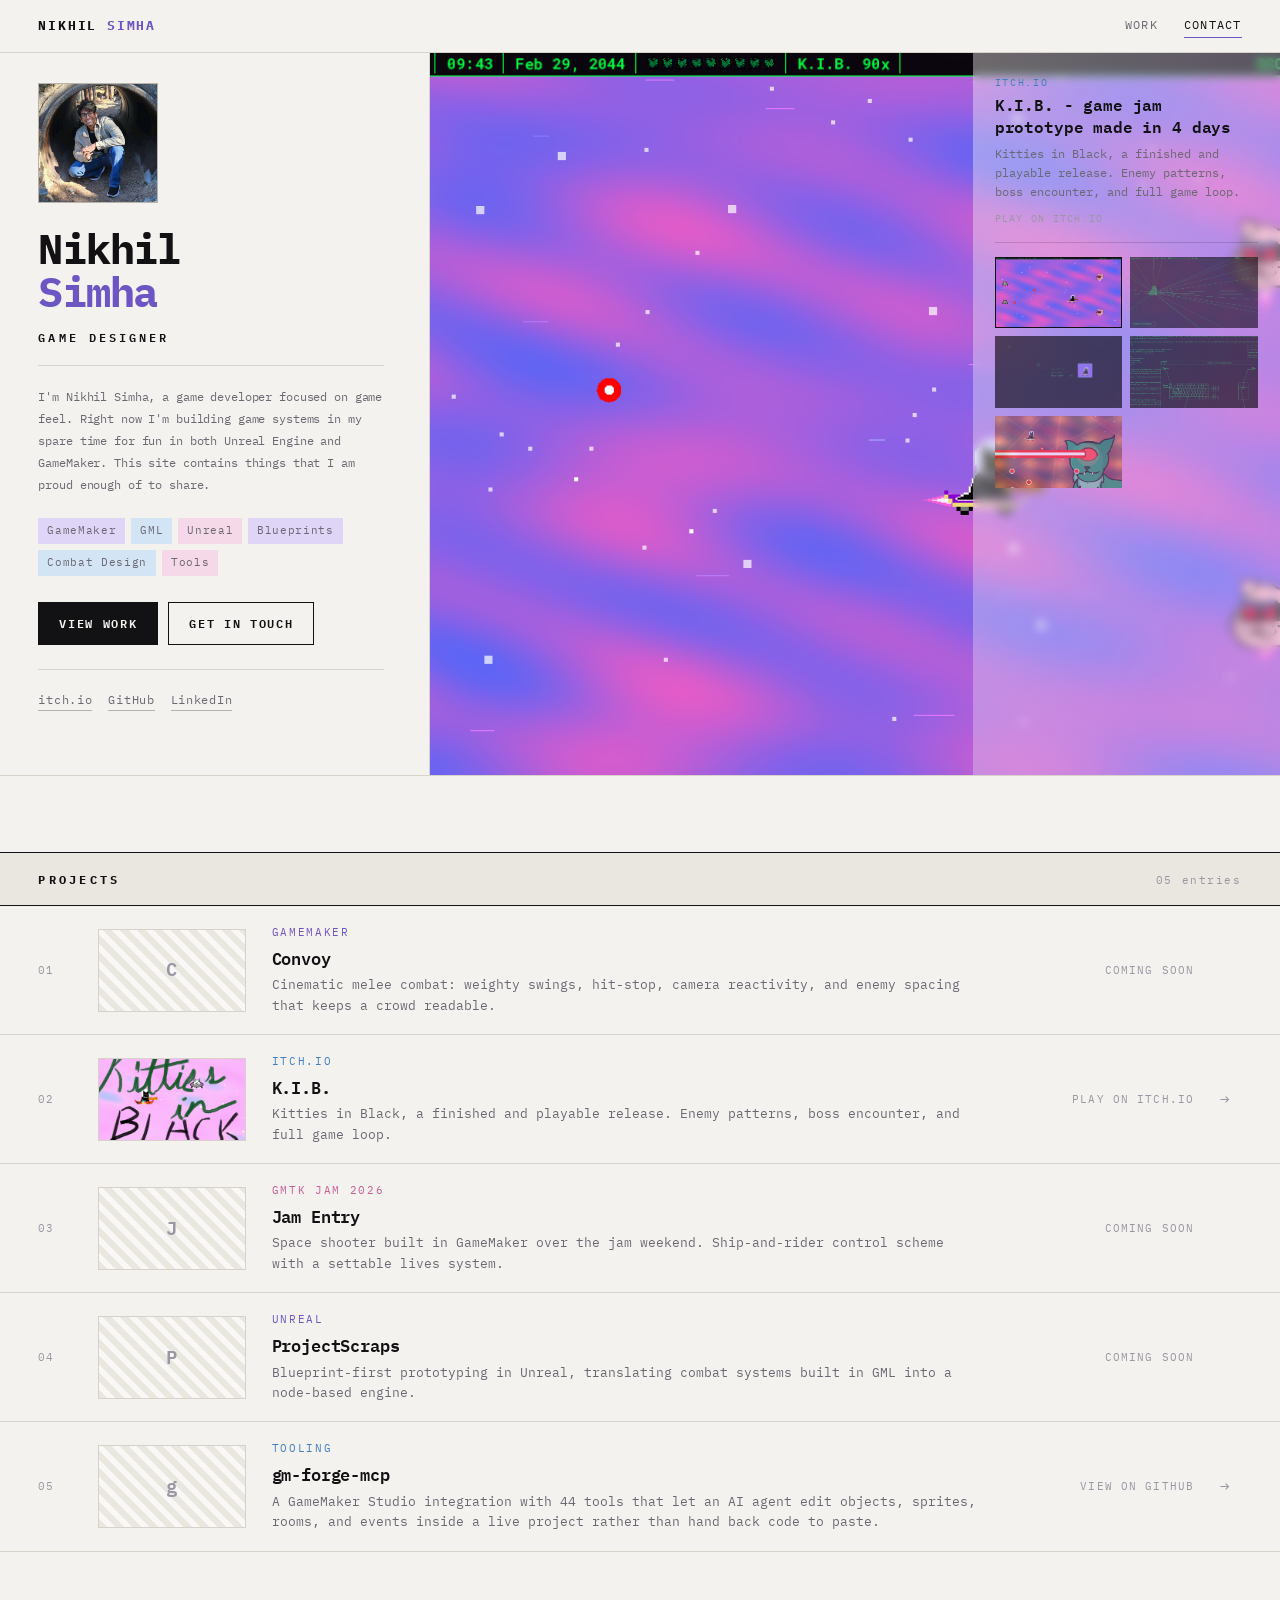
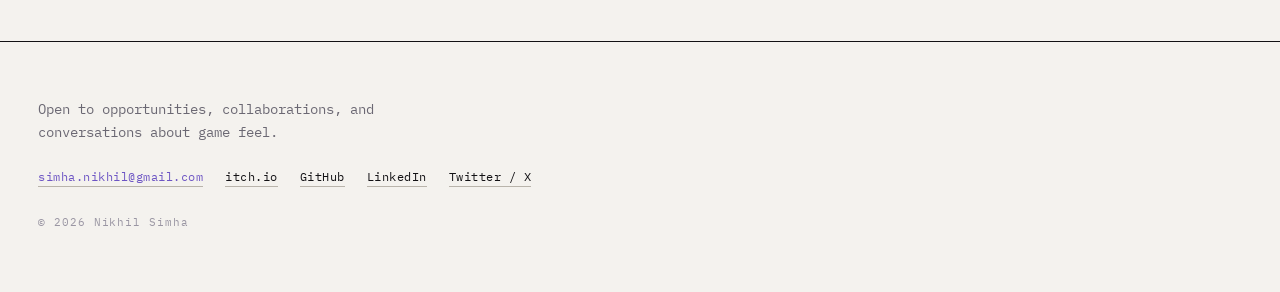
==== index.html @ 5a20f61d "Fold the caption into the right hand column and fix the hover flash Caption, title and destination m" ====
<!DOCTYPE html>
<html lang="en" class="no-js">
<head>
<meta charset="UTF-8">
<meta name="viewport" content="width=device-width, initial-scale=1.0">
<title>Nikhil Simha | Game Designer</title>
<meta name="description" content="Nikhil Simha is a game designer working on combat systems and game feel in GameMaker and Unreal. Selected work, prototypes, and shipped projects.">

<!-- Link preview (Discord, Slack, LinkedIn, X) -->
<meta property="og:type" content="website">
<meta property="og:url" content="https://nicklesimba.github.io/nikhilsimha-gd/">
<meta property="og:title" content="Nikhil Simha | Game Designer">
<meta property="og:description" content="Combat systems and game feel. Selected work in GameMaker and Unreal.">
<meta property="og:image" content="https://nicklesimba.github.io/nikhilsimha-gd/assets/kib/gato-boss.png">
<meta name="twitter:card" content="summary_large_image">
<meta name="twitter:title" content="Nikhil Simha | Game Designer">
<meta name="twitter:description" content="Combat systems and game feel. Selected work in GameMaker and Unreal.">
<meta name="twitter:image" content="https://nicklesimba.github.io/nikhilsimha-gd/assets/kib/gato-boss.png">

<meta name="theme-color" content="#f6f4f1">
<link rel="icon" href="data:image/svg+xml,%3Csvg xmlns='http://www.w3.org/2000/svg' viewBox='0 0 64 64'%3E%3Crect width='64' height='64' fill='%23f6f4f1'/%3E%3Ctext x='32' y='43' font-family='monospace' font-size='28' font-weight='700' fill='%236d55c4' text-anchor='middle'%3ENS%3C/text%3E%3C/svg%3E">
<link rel="preconnect" href="https://fonts.googleapis.com">
<link rel="preconnect" href="https://fonts.gstatic.com" crossorigin>
<link href="https://fonts.googleapis.com/css2?family=IBM+Plex+Mono:wght@400;500;600;700&display=swap" rel="stylesheet">
<link rel="stylesheet" href="css/styles.css?v=3">
</head>
<body>
  <script>document.documentElement.classList.remove('no-js');</script>

  <header class="nav" id="nav">
    <a href="#top" class="nav-logo">NIKHIL <span>SIMHA</span></a>
    <nav class="nav-links">
      <a href="#work" data-nav>Work</a>
      <a href="#contact" data-nav>Contact</a>
    </nav>
  </header>

  <main>
    <section class="hero" id="top">

      <!-- ---------- Identity ---------- -->
      <aside class="identity">
        <img class="portrait" src="assets/niksimha.jpeg" alt="Nikhil Simha" width="800" height="800">
        <h1 class="identity-name">Nikhil<span>Simha</span></h1>
        <p class="identity-role">Game Designer</p>
        <p class="identity-tagline">
          I'm Nikhil Simha, a game developer focused on game feel. Right now I'm building
          game systems in my spare time for fun in both Unreal Engine and GameMaker.
          This site contains things that I am proud enough of to share.
        </p>
        <ul class="identity-tags">
          <li>GameMaker</li>
          <li>GML</li>
          <li>Unreal</li>
          <li>Blueprints</li>
          <li>Combat Design</li>
          <li>Tools</li>
        </ul>
        <div class="identity-actions">
          <a href="#work" class="btn btn-primary">View Work</a>
          <a href="#contact" class="btn btn-ghost">Get in Touch</a>
        </div>

        <div class="identity-links">
          <a href="https://nicklesimba.itch.io" target="_blank" rel="noopener">itch.io</a>
          <a href="https://github.com/nicklesimba" target="_blank" rel="noopener">GitHub</a>
          <a href="https://www.linkedin.com/in/nikhil-simha" target="_blank" rel="noopener">LinkedIn</a>
        </div>
      </aside>

      <!-- ---------- Showcase: still fades into silent preview footage ---------- -->
      <div class="showcase">
        <div class="showcase-frame">
          <div class="showcase-track" id="showcase-track"></div>
          <a class="showcase-link" id="showcase-link" target="_blank" rel="noopener">
            <span class="sr-only" id="showcase-link-label"></span>
          </a>

          <aside class="showcase-rail" id="showcase-rail">
            <!-- Selectable text. Only the title inside it is a link. -->
            <div class="showcase-header">
              <span class="showcase-tag" id="showcase-tag"></span>
              <a class="showcase-title" id="showcase-title" target="_blank" rel="noopener"></a>
              <p class="showcase-blurb" id="showcase-blurb"></p>
              <span class="showcase-cta" id="showcase-cta"></span>
            </div>
            <div class="rail-thumbs" id="showcase-rail-thumbs" role="tablist" aria-label="Preview screenshots"></div>
          </aside>
        </div>
      </div>
    </section>

    <section class="work" id="work">
      <div class="section-head reveal">
        <h2>Projects</h2>
        <p class="section-count" id="project-count"></p>
      </div>
      <div class="project-list" id="project-list"></div>
    </section>

  </main>

  <footer class="site-footer" id="contact">
    <p class="footer-note">Open to opportunities, collaborations, and conversations about game feel.</p>
    <div class="footer-links">
      <a href="mailto:simha.nikhil@gmail.com">simha.nikhil@gmail.com</a>
      <a href="https://nicklesimba.itch.io" target="_blank" rel="noopener">itch.io</a>
      <a href="https://github.com/nicklesimba" target="_blank" rel="noopener">GitHub</a>
      <a href="https://www.linkedin.com/in/nikhil-simha" target="_blank" rel="noopener">LinkedIn</a>
      <a href="https://x.com/nicklesimba" target="_blank" rel="noopener">Twitter / X</a>
    </div>
    <p class="footer-legal">&copy; <span id="year"></span> Nikhil Simha</p>
  </footer>

  <!-- Lightbox -->
  <div class="lightbox" id="lightbox" aria-hidden="true">
    <button class="lightbox-close" id="lightbox-close" aria-label="Close">&times;</button>
    <button class="lightbox-nav lightbox-prev" id="lightbox-prev" aria-label="Previous">&#8249;</button>
    <div class="lightbox-media" id="lightbox-media"></div>
    <p class="lightbox-caption" id="lightbox-caption"></p>
    <button class="lightbox-nav lightbox-next" id="lightbox-next" aria-label="Next">&#8250;</button>
  </div>

  <script src="js/script.js?v=3"></script>
</body>
</html>
---- css/styles.css ----
:root {
  --bg: #f4f2ee;            /* off-white, not blinding */
  --bg-sunk: #eae7e1;
  --text: #121114;          /* near black */
  --text-dim: #6b6873;      /* grey subtext */
  --text-faint: #9a96a3;

  --rule: #d6d2ca;          /* hairline that does the dividing */
  --rule-strong: #b9b4ab;

  --violet: #6d55c4;
  --violet-soft: #ded5f7;
  --pink: #c95f97;
  --pink-soft: #f6d9e8;
  --blue: #3f7fbf;
  --blue-soft: #d3e4f5;

  --rail-w: clamp(232px, 24vw, 340px);
  --mono: 'IBM Plex Mono', ui-monospace, SFMono-Regular, Menlo, Consolas, monospace;
  /* Full bleed: the layout always fills the viewport, gutters aside. */
  --max-width: 100%;
  --gutter: clamp(20px, 3vw, 56px);
}

/* Nothing on this site is rounded. */
* { box-sizing: border-box; border-radius: 0; }

html { scroll-behavior: smooth; }

body {
  margin: 0;
  background: var(--bg);
  color: var(--text);
  font-family: var(--mono);
  font-size: 15px;
  line-height: 1.65;
  overflow-x: hidden;
  -webkit-font-smoothing: antialiased;
}

a { color: inherit; text-decoration: none; }

button {
  font: inherit;
  color: inherit;
  background: none;
  border: 0;
  cursor: pointer;
}

::selection { background: var(--violet-soft); color: var(--text); }

::-webkit-scrollbar { width: 12px; }
::-webkit-scrollbar-track { background: var(--bg-sunk); }
::-webkit-scrollbar-thumb { background: var(--rule-strong); }
::-webkit-scrollbar-thumb:hover { background: var(--text-dim); }

.sr-only {
  position: absolute;
  width: 1px; height: 1px;
  padding: 0; margin: -1px;
  overflow: hidden;
  clip: rect(0 0 0 0);
  white-space: nowrap;
  border: 0;
}

:focus-visible {
  outline: 2px solid var(--violet);
  outline-offset: 2px;
}

/* ---------------------------------------------------------- Nav ---------- */
.nav {
  position: sticky;
  top: 0;
  z-index: 50;
  display: flex;
  justify-content: space-between;
  align-items: center;
  gap: 20px;
  padding: 14px var(--gutter);
  background: rgba(244, 242, 238, 0.92);
  backdrop-filter: blur(8px);
  -webkit-backdrop-filter: blur(8px);
  border-bottom: 1px solid var(--rule);
}

.nav-logo {
  font-weight: 700;
  letter-spacing: 0.14em;
  font-size: 0.8rem;
  text-transform: uppercase;
}
.nav-logo span { color: var(--violet); }

.nav-links { display: flex; gap: 26px; }
.nav-links a {
  font-size: 0.78rem;
  letter-spacing: 0.1em;
  text-transform: uppercase;
  color: var(--text-dim);
  padding-bottom: 2px;
  border-bottom: 1px solid transparent;
  transition: color 0.2s ease, border-color 0.2s ease;
}
.nav-links a:hover,
.nav-links a.active {
  color: var(--text);
  border-bottom-color: var(--violet);
}

/* ----------------------------------------- Landing: overview | preview ---- */
.hero {
  display: grid;
  grid-template-columns: minmax(0, 430px) minmax(0, 1fr);
  align-items: stretch;
  max-width: var(--max-width);
  margin: 0 auto;
  padding: 0;
  border-bottom: 1px solid var(--rule);
}

/* The vertical rule that splits left side from right side. */
.identity {
  padding: 0 clamp(28px, 3.5vw, 48px) clamp(40px, 5vw, 64px) var(--gutter);
  border-right: 1px solid var(--rule);
  min-width: 0;
}
/* Flush to the nav, but the type still needs air off the rule. */
.portrait { margin-top: clamp(20px, 2.4vw, 30px); }

.portrait {
  width: 120px;
  height: 120px;
  object-fit: cover;
  display: block;
  border: 1px solid var(--rule-strong);
  margin-bottom: 24px;
  filter: saturate(0.95);
}

.identity-name {
  font-weight: 700;
  font-size: clamp(1.9rem, 3.4vw, 2.6rem);
  line-height: 1.05;
  letter-spacing: -0.03em;
  margin: 0 0 14px;
  display: flex;
  flex-direction: column;
}
.identity-name span { color: var(--violet); }

.identity-role {
  font-size: 0.74rem;
  font-weight: 600;
  letter-spacing: 0.26em;
  text-transform: uppercase;
  color: var(--text);
  margin: 0 0 20px;
  padding-bottom: 18px;
  border-bottom: 1px solid var(--rule);
}

.identity-tagline {
  color: var(--text-dim);
  font-size: 0.78rem;
  line-height: 1.75;
  letter-spacing: -0.01em;
  margin: 0 0 22px;
}

.identity-tags {
  list-style: none;
  display: flex;
  flex-wrap: wrap;
  gap: 6px;
  padding: 0;
  margin: 0 0 26px;
}
.identity-tags li {
  font-size: 0.68rem;
  letter-spacing: 0.06em;
  padding: 3px 8px;
  border: 1px solid var(--rule);
  color: var(--text-dim);
  background: rgba(255, 255, 255, 0.5);
}
.identity-tags li:nth-child(3n + 1) { border-color: var(--violet-soft); background: var(--violet-soft); }
.identity-tags li:nth-child(3n + 2) { border-color: var(--blue-soft);   background: var(--blue-soft); }
.identity-tags li:nth-child(3n + 3) { border-color: var(--pink-soft);   background: var(--pink-soft); }

.identity-actions {
  display: flex;
  flex-wrap: wrap;
  gap: 10px;
  margin-bottom: 24px;
}

.btn {
  font-family: var(--mono);
  font-size: 0.74rem;
  font-weight: 600;
  letter-spacing: 0.14em;
  text-transform: uppercase;
  padding: 11px 20px;
  border: 1px solid var(--text);
  display: inline-block;
  transition: background 0.18s ease, color 0.18s ease, border-color 0.18s ease;
}
.btn-primary { background: var(--text); color: var(--bg); }
.btn-primary:hover { background: var(--violet); border-color: var(--violet); }
.btn-ghost { background: transparent; color: var(--text); }
.btn-ghost:hover { background: var(--violet-soft); border-color: var(--violet); }

.identity-links {
  display: flex;
  flex-wrap: wrap;
  gap: 16px;
  padding-top: 20px;
  border-top: 1px solid var(--rule);
}
.identity-links a {
  font-size: 0.74rem;
  letter-spacing: 0.06em;
  color: var(--text-dim);
  border-bottom: 1px solid var(--rule-strong);
  transition: color 0.18s ease, border-color 0.18s ease;
}
.identity-links a:hover { color: var(--violet); border-bottom-color: var(--violet); }

/* ----------------------------------------------------- Preview panel ------ */
.showcase {
  display: flex;
  flex-direction: column;
  /* No padding at all: the frame is the whole column, edge to edge. */
  padding: 0;
  min-width: 0;
}

/* The frame takes whatever height the overview column leaves it. */
.showcase-frame {
  position: relative;
  width: 100%;
  flex: 1;
  min-height: min(58vh, 460px);
  overflow: hidden;
  /* The hero's own rules bound this on every side. */
  border: 0;
  background: #2e2c34;
  transition: border-color 0.2s ease;
}
.showcase-frame:hover { border-color: var(--violet); }

/* The picture spans the whole window. The rail and caption float over it. */
.showcase-track { position: absolute; inset: 0; }

.slide {
  position: absolute;
  inset: 0;
  opacity: 0;
  transition: opacity 0.6s ease;
  pointer-events: none;
}
.slide.active { opacity: 1; }

/* The display window is always full: the still covers it, no letterboxing. */
.slide-poster,
.slide-video {
  position: absolute;
  inset: 0;
  width: 100%;
  height: 100%;
  object-fit: cover;
  display: block;
}
/* Footage fades up over its own thumbnail, and only while hovered. */
.slide-video {
  opacity: 0;
  transition: opacity 0.45s ease;
}
.slide.playing .slide-video { opacity: 1; }

.showcase-link { position: absolute; inset: 0; z-index: 2; }
.showcase-link:not([href]) { pointer-events: none; }

/* Text rides at the top of the column. Selectable, so it can be copied. */
.showcase-header {
  flex: 0 0 auto;
  display: flex;
  flex-direction: column;
  align-items: flex-start;
  gap: 3px;
  padding-bottom: 14px;
  border-bottom: 1px solid rgba(18, 17, 20, 0.16);
}
.showcase-tag {
  font-size: 0.64rem;
  letter-spacing: 0.16em;
  text-transform: uppercase;
  color: var(--blue);
}
.showcase-title {
  font-weight: 600;
  font-size: 0.98rem;
  line-height: 1.35;
  letter-spacing: -0.01em;
  color: var(--text);
  border-bottom: 1px solid transparent;
  transition: color 0.18s ease, border-color 0.18s ease;
}
.showcase-title[href]:hover {
  color: var(--violet);
  border-bottom-color: var(--violet);
}
.showcase-blurb {
  margin: 4px 0 0;
  font-size: 0.74rem;
  line-height: 1.6;
  color: var(--text-dim);
}
.showcase-cta {
  margin-top: 6px;
  font-size: 0.64rem;
  letter-spacing: 0.12em;
  text-transform: uppercase;
  color: var(--text-faint);
}
.showcase-cta:empty { display: none; }

/* Right aligned column: caption on top, thumbnails under it, floating over
   the picture rather than carving space out of it. */
.showcase-rail {
  position: absolute;
  top: 0; right: 0; bottom: 0;
  z-index: 4;
  width: var(--rail-w);
  display: flex;
  flex-direction: column;
  gap: 14px;
  padding: clamp(16px, 1.8vw, 22px);
  /* Scroll chains straight through to the page: the rail must never trap it. */
  overflow-y: auto;
  overscroll-behavior: auto;
  /* Off white carrying the pastel accents, drifting slowly across. */
  background: linear-gradient(115deg,
    rgba(246, 244, 240, 0.42),
    rgba(216, 205, 247, 0.34),
    rgba(207, 227, 245, 0.34),
    rgba(246, 217, 232, 0.34),
    rgba(246, 244, 240, 0.42));
  background-size: 300% 300%;
  animation: rail-drift 24s linear infinite;
  backdrop-filter: blur(5px);
  -webkit-backdrop-filter: blur(5px);
}
@keyframes rail-drift {
  from { background-position: 0% 50%; }
  to   { background-position: 300% 50%; }
}
.showcase-rail::-webkit-scrollbar { width: 5px; }
.showcase-rail::-webkit-scrollbar-track { background: transparent; }
.showcase-rail::-webkit-scrollbar-thumb { background: rgba(255, 255, 255, 0.28); }
.showcase-rail:empty { display: none; }

/* Two up, so a handful of stills fit without the column needing to scroll. */
.rail-thumbs {
  display: grid;
  grid-template-columns: 1fr 1fr;
  gap: 8px;
  align-content: start;
}

.rail-thumb {
  position: relative;
  display: block;
  width: 100%;
  aspect-ratio: 16 / 9;
  padding: 0;
  border: 0;
  overflow: hidden;
  cursor: pointer;
  opacity: 0.6;
  outline: 1px solid transparent;
  outline-offset: -1px;
  transition: opacity 0.2s ease, outline-color 0.2s ease;
}
.rail-thumb img {
  width: 100%;
  height: 100%;
  object-fit: cover;
  display: block;
}
.rail-thumb:hover { opacity: 1; }
.rail-thumb.active {
  opacity: 1;
  outline-color: var(--text);
}

@media (max-width: 900px) {
  :root { --rail-w: min(58vw, 260px); }
  .hero { grid-template-columns: 1fr; }
  .showcase {
    order: -1;                                   /* visuals lead on mobile */
    padding: 0;
    border-bottom: 1px solid var(--rule);
  }
  .identity {
    border-right: 0;
    padding: 0 var(--gutter) 44px;
  }
  .identity .portrait { margin-top: 28px; }
  .portrait { width: 96px; height: 96px; }
}

/* ------------------------------------------------------- Project list ----- */
.work {
  max-width: var(--max-width);
  margin: 0 auto;
  padding: 0 0 clamp(56px, 7vw, 90px);
}

/* A band of its own, edge to edge, sitting apart from the list below it. */
.section-head {
  display: flex;
  align-items: baseline;
  justify-content: space-between;
  gap: 16px;
  margin-top: clamp(44px, 6vw, 76px);
  padding: 16px var(--gutter);
  background: var(--bg-sunk);
  border-top: 1px solid var(--text);
  border-bottom: 1px solid var(--text);
}
.section-head h2 {
  font-size: 0.78rem;
  font-weight: 700;
  letter-spacing: 0.26em;
  text-transform: uppercase;
  margin: 0;
}
.section-count {
  margin: 0;
  font-size: 0.7rem;
  letter-spacing: 0.14em;
  color: var(--text-faint);
}

.project-list { display: flex; flex-direction: column; }

.project-row {
  display: grid;
  grid-template-columns: 34px 148px minmax(0, 1fr) auto 22px;
  align-items: center;
  gap: clamp(14px, 2vw, 26px);
  width: 100%;
  /* Row spans the full width; only its contents sit in from the edge. */
  padding: 18px var(--gutter);
  text-align: left;
  border-bottom: 1px solid var(--rule);
  cursor: pointer;
  transition: background 0.18s ease, padding-left 0.18s ease;
}
.project-row:hover {
  background: rgba(255, 255, 255, 0.62);
  padding-left: calc(var(--gutter) + 10px);
}

.project-index {
  font-size: 0.7rem;
  color: var(--text-faint);
  letter-spacing: 0.06em;
}

.project-thumb {
  position: relative;
  display: block;
  aspect-ratio: 16 / 9;
  overflow: hidden;
  border: 1px solid var(--rule);
  background: var(--bg-sunk);
}
.project-thumb img {
  width: 100%;
  height: 100%;
  object-fit: cover;
  display: block;
  filter: saturate(0.92);
  transition: filter 0.2s ease, transform 0.35s ease;
}
.project-row:hover .project-thumb img { filter: saturate(1.05); transform: scale(1.04); }

.thumb-empty {
  display: flex;
  align-items: center;
  justify-content: center;
  width: 100%;
  height: 100%;
  font-size: 1.2rem;
  font-weight: 600;
  color: var(--text-faint);
  background: repeating-linear-gradient(
    45deg,
    var(--bg-sunk), var(--bg-sunk) 6px,
    rgba(255, 255, 255, 0.7) 6px, rgba(255, 255, 255, 0.7) 12px
  );
}

.project-info { display: flex; flex-direction: column; gap: 3px; min-width: 0; }
.project-tag {
  font-size: 0.66rem;
  letter-spacing: 0.16em;
  text-transform: uppercase;
  color: var(--text-faint);
}
.project-row:nth-child(3n + 1) .project-tag { color: var(--violet); }
.project-row:nth-child(3n + 2) .project-tag { color: var(--blue); }
.project-row:nth-child(3n + 3) .project-tag { color: var(--pink); }

.project-title {
  font-size: 1.05rem;
  font-weight: 600;
  letter-spacing: -0.01em;
}
.project-blurb {
  font-size: 0.8rem;
  line-height: 1.6;
  color: var(--text-dim);
  max-width: 88ch;      /* full bleed shouldn't mean unreadably long lines */
}

.project-cta {
  font-size: 0.7rem;
  letter-spacing: 0.1em;
  text-transform: uppercase;
  color: var(--text-faint);
  white-space: nowrap;
}
.project-row:hover .project-cta { color: var(--text-dim); }
.project-row.is-pending { cursor: default; }
.project-row.is-pending:hover { background: transparent; padding-left: var(--gutter); }

.project-arrow {
  font-size: 1rem;
  color: var(--text-faint);
  transition: transform 0.2s ease, color 0.2s ease;
}
.project-row:hover .project-arrow { transform: translateX(4px); color: var(--violet); }
.project-row.is-pending .project-arrow { opacity: 0; }

@media (max-width: 780px) {
  .project-row {
    grid-template-columns: 26px 104px minmax(0, 1fr);
    gap: 14px;
  }
  .project-cta, .project-arrow { display: none; }
  .project-blurb { font-size: 0.76rem; }
}

/* ------------------------------------------------------------ Footer ------ */
.site-footer {
  max-width: var(--max-width);
  margin: 0 auto;
  padding: clamp(36px, 5vw, 56px) var(--gutter) clamp(44px, 5vw, 60px);
  border-top: 1px solid var(--text);
}
.footer-note {
  margin: 0 0 22px;
  font-size: 0.86rem;
  color: var(--text-dim);
  max-width: 46ch;
}
.footer-links {
  display: flex;
  flex-wrap: wrap;
  gap: 10px 22px;
  margin-bottom: 26px;
}
.footer-links a {
  font-size: 0.78rem;
  letter-spacing: 0.04em;
  border-bottom: 1px solid var(--rule-strong);
  transition: color 0.18s ease, border-color 0.18s ease;
}
.footer-links a:hover { color: var(--violet); border-bottom-color: var(--violet); }
.footer-links a:first-child { color: var(--violet); }

.footer-legal {
  margin: 0;
  font-size: 0.7rem;
  letter-spacing: 0.08em;
  color: var(--text-faint);
}

/* ---------------------------------------------------------- Reveal -------- */
.reveal {
  opacity: 0;
  transform: translateY(14px);
  transition: opacity 0.5s ease, transform 0.5s ease;
  transition-delay: calc(var(--i, 0) * 0.05s);
}
.reveal.in-view { opacity: 1; transform: translateY(0); }
.no-js .reveal { opacity: 1; transform: none; }

/* --------------------------------------------------------- Lightbox ------- */
.lightbox {
  position: fixed;
  inset: 0;
  z-index: 100;
  display: flex;
  flex-direction: column;
  align-items: center;
  justify-content: center;
  gap: 16px;
  background: rgba(244, 242, 238, 0.96);
  opacity: 0;
  pointer-events: none;
  transition: opacity 0.25s ease;
  padding: 32px;
}
.lightbox.open { opacity: 1; pointer-events: auto; }

.lightbox-media {
  max-width: min(92vw, 1100px);
  max-height: 74vh;
  display: flex;
  align-items: center;
  justify-content: center;
  border: 1px solid var(--rule-strong);
  overflow: hidden;
}
.lightbox-media img,
.lightbox-media video {
  max-width: 100%;
  max-height: 74vh;
  display: block;
}

.lightbox-caption {
  color: var(--text-dim);
  font-size: 0.8rem;
  max-width: 70ch;
  text-align: center;
}

.lightbox-close,
.lightbox-nav {
  position: absolute;
  background: var(--bg);
  border: 1px solid var(--rule-strong);
  color: var(--text);
  display: flex;
  align-items: center;
  justify-content: center;
  transition: border-color 0.2s ease, color 0.2s ease;
}
.lightbox-close:hover,
.lightbox-nav:hover { border-color: var(--violet); color: var(--violet); }

.lightbox-close {
  top: 24px; right: 24px;
  width: 38px; height: 38px;
  font-size: 1.3rem;
  line-height: 1;
}
.lightbox-nav {
  top: 50%;
  transform: translateY(-50%);
  width: 40px; height: 46px;
  font-size: 1.4rem;
}
.lightbox-prev { left: 24px; }
.lightbox-next { right: 24px; }

@media (max-width: 640px) {
  .lightbox-prev { left: 8px; }
  .lightbox-next { right: 8px; }
}

/* --------------------------------------------------------- Ultrawide ------ */
/* 21:9 has room for two projects per row. */
@media (min-width: 2000px) {
  :root { --gutter: clamp(56px, 4vw, 88px); }

  .project-list {
    display: grid;
    grid-template-columns: 1fr 1fr;
  }
  /* A vertical rule between the two stacks, matching the hero split. */
  .project-row:nth-child(2n) { border-left: 1px solid var(--rule); }
  .project-row { grid-template-columns: 34px 172px minmax(0, 1fr) auto 22px; }
}

/* ------------------------------------------------- Motion preferences ----- */
@media (prefers-reduced-motion: reduce) {
  html { scroll-behavior: auto; }
  *, *::before, *::after {
    animation-duration: 0.01ms !important;
    transition-duration: 0.01ms !important;
  }
  .reveal { opacity: 1; transform: none; }
}
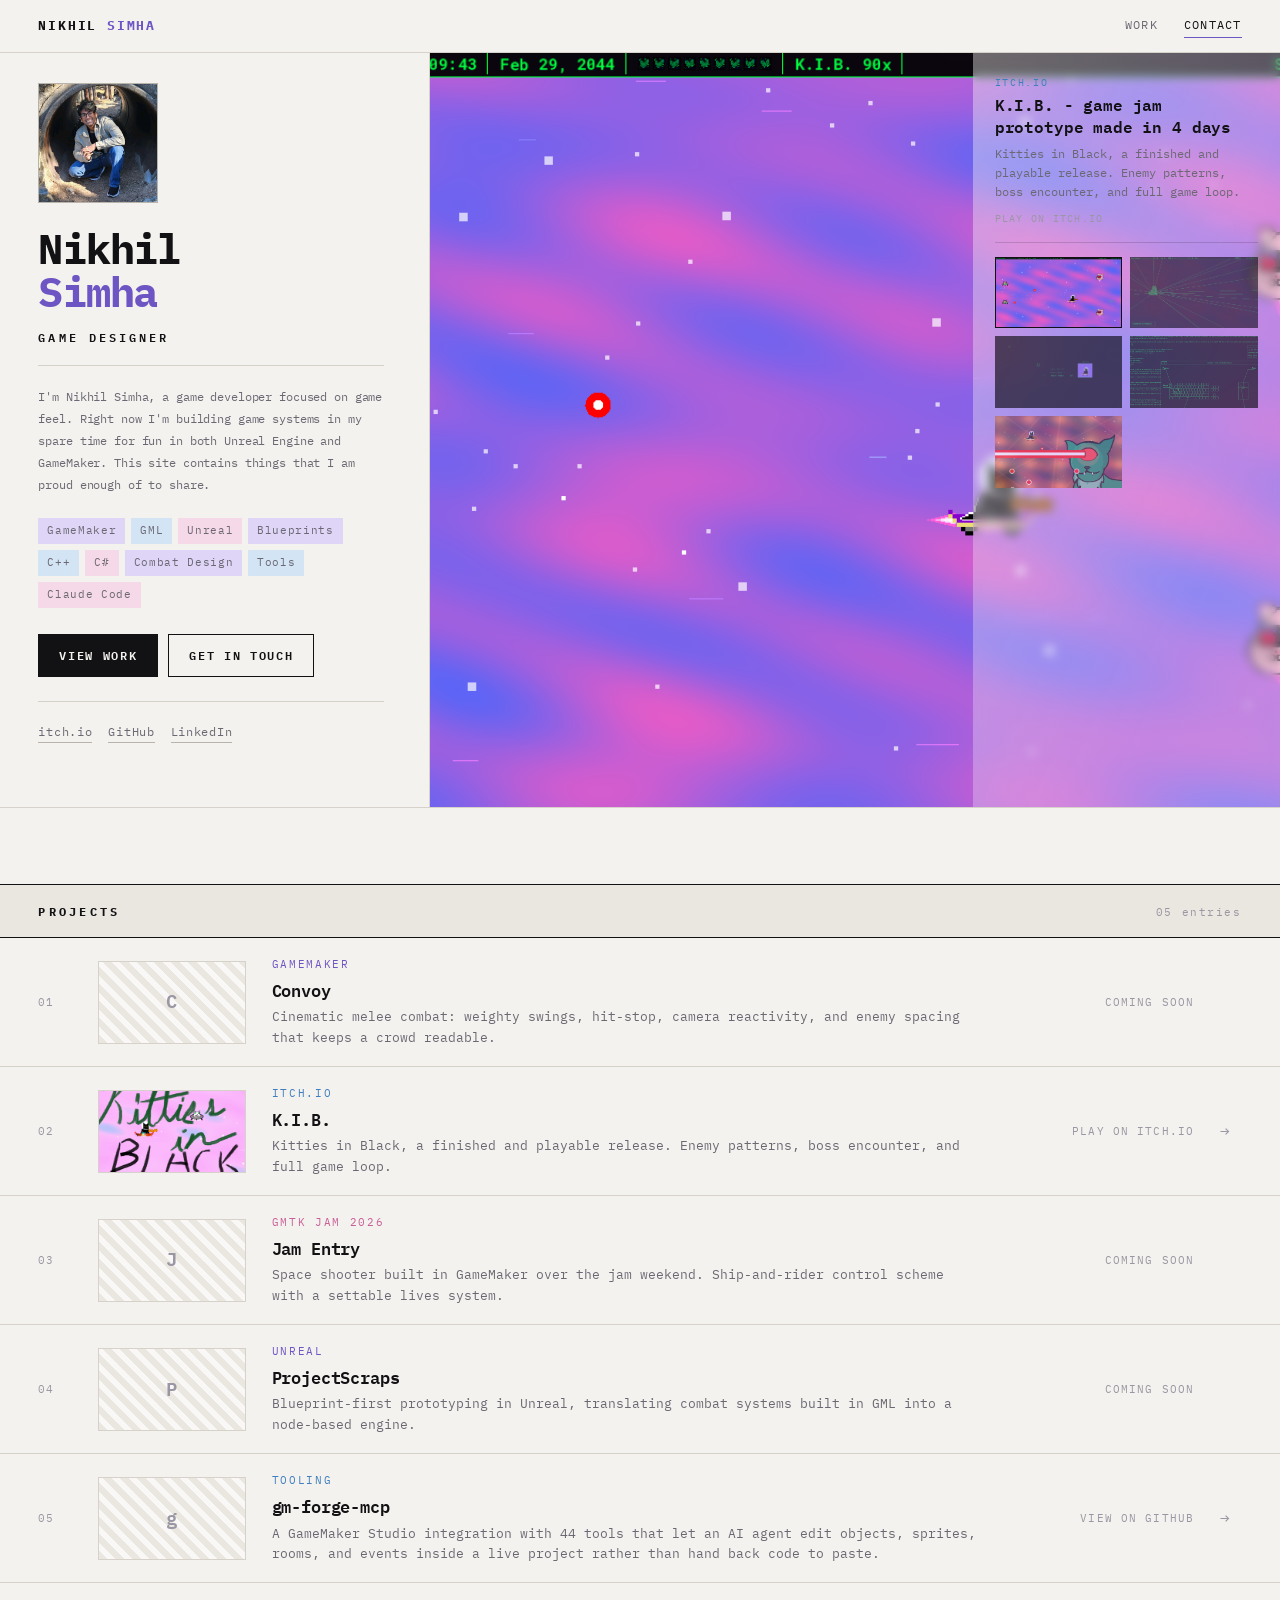
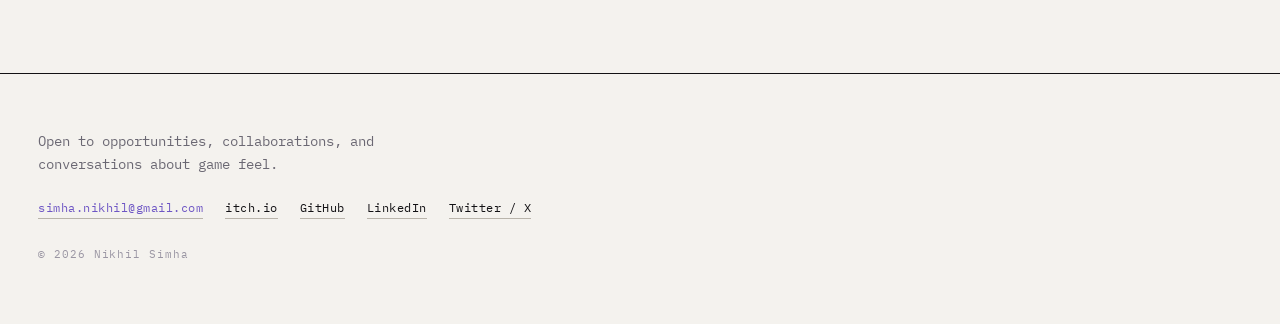
==== commit e10bed4a: "Add C++, C# and Claude Code to the skill list" ====
--- a/index.html
+++ b/index.html
@@ -53,8 +53,11 @@
           <li>GML</li>
           <li>Unreal</li>
           <li>Blueprints</li>
+          <li>C++</li>
+          <li>C#</li>
           <li>Combat Design</li>
           <li>Tools</li>
+          <li>Claude Code</li>
         </ul>
         <div class="identity-actions">
           <a href="#work" class="btn btn-primary">View Work</a>
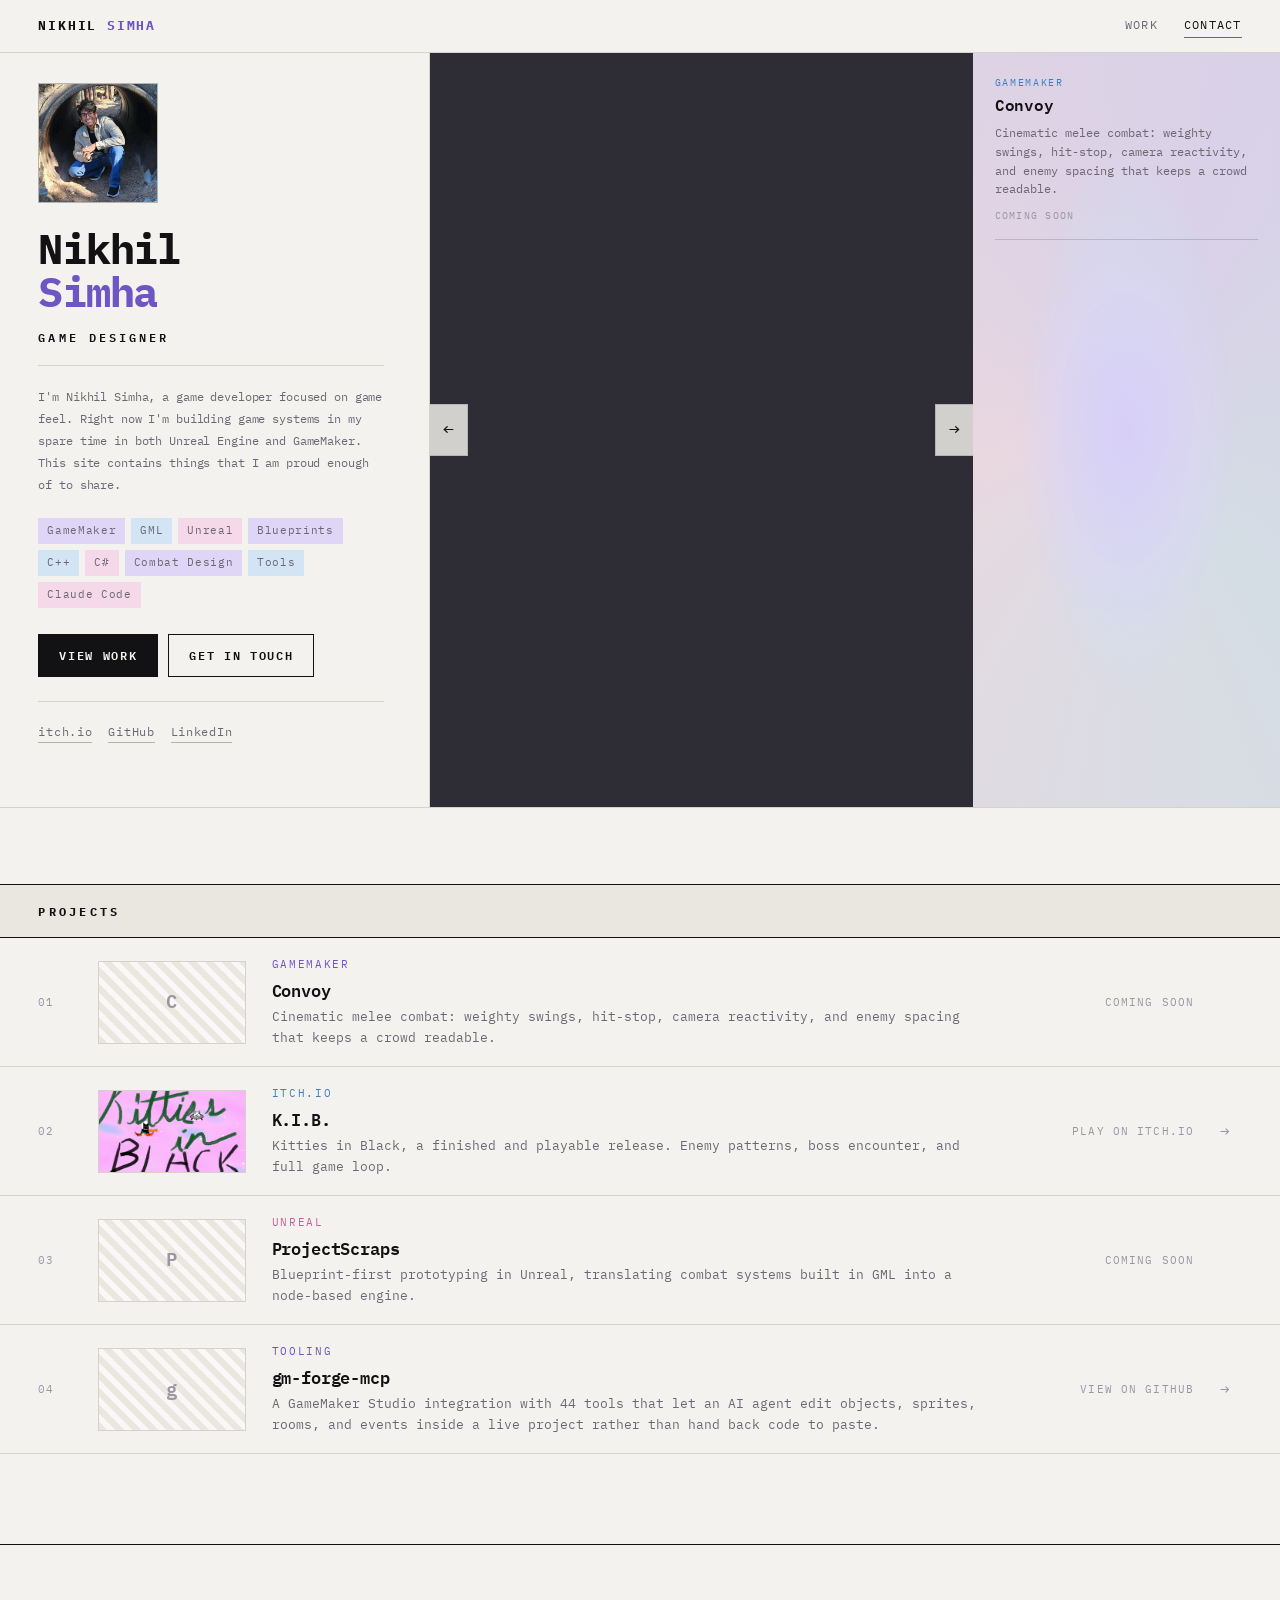
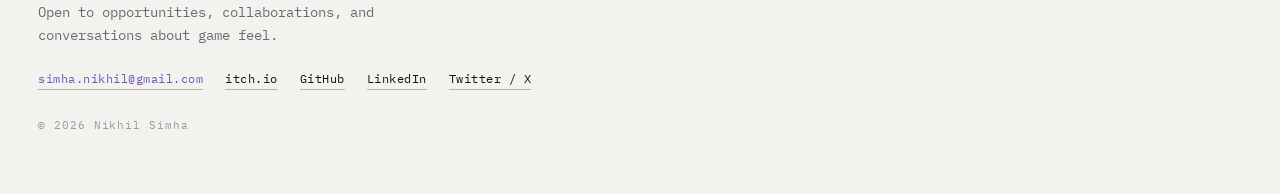
==== commit 914084de: "Page the preview by project and rework the column gradient Arrows on the left edge and just inboard " ====
--- a/index.html
+++ b/index.html
@@ -45,7 +45,7 @@
         <p class="identity-role">Game Designer</p>
         <p class="identity-tagline">
           I'm Nikhil Simha, a game developer focused on game feel. Right now I'm building
-          game systems in my spare time for fun in both Unreal Engine and GameMaker.
+          game systems in my spare time in both Unreal Engine and GameMaker.
           This site contains things that I am proud enough of to share.
         </p>
         <ul class="identity-tags">
@@ -79,6 +79,11 @@
             <span class="sr-only" id="showcase-link-label"></span>
           </a>
 
+          <button class="showcase-arrow showcase-prev" id="showcase-prev" type="button"
+                  aria-label="Previous project">&#8592;</button>
+          <button class="showcase-arrow showcase-next" id="showcase-next" type="button"
+                  aria-label="Next project">&#8594;</button>
+
           <aside class="showcase-rail" id="showcase-rail">
             <!-- Selectable text. Only the title inside it is a link. -->
             <div class="showcase-header">
@@ -96,7 +101,6 @@
     <section class="work" id="work">
       <div class="section-head reveal">
         <h2>Projects</h2>
-        <p class="section-count" id="project-count"></p>
       </div>
       <div class="project-list" id="project-list"></div>
     </section>
--- a/css/styles.css
+++ b/css/styles.css
@@ -342,26 +342,79 @@
   /* Scroll chains straight through to the page: the rail must never trap it. */
   overflow-y: auto;
   overscroll-behavior: auto;
-  /* Off white carrying the pastel accents, drifting slowly across. */
-  background: linear-gradient(115deg,
-    rgba(246, 244, 240, 0.42),
-    rgba(216, 205, 247, 0.34),
-    rgba(207, 227, 245, 0.34),
-    rgba(246, 217, 232, 0.34),
-    rgba(246, 244, 240, 0.42));
-  background-size: 300% 300%;
-  animation: rail-drift 24s linear infinite;
+  /* Off white base with pastel lobes and a faceted cone layered over it. The
+     animation walks ten distinct geometric arrangements rather than sliding
+     one ramp along an axis, so the shapes recompose instead of scrolling. */
+  background-color: rgba(246, 244, 240, 0.86);
+  background-image:
+    radial-gradient(58% 46% at 50% 50%, rgba(216, 205, 247, 0.95), transparent 62%),
+    radial-gradient(52% 58% at 50% 50%, rgba(207, 227, 245, 0.92), transparent 64%),
+    radial-gradient(56% 42% at 50% 50%, rgba(246, 217, 232, 0.95), transparent 60%),
+    conic-gradient(from 20deg at 50% 50%,
+      rgba(216, 205, 247, 0.55), rgba(207, 227, 245, 0.5),
+      rgba(246, 217, 232, 0.55), rgba(216, 205, 247, 0.55));
+  background-repeat: no-repeat;
+  animation: rail-morph 72s ease-in-out infinite;
   backdrop-filter: blur(5px);
   -webkit-backdrop-filter: blur(5px);
 }
-@keyframes rail-drift {
-  from { background-position: 0% 50%; }
-  to   { background-position: 300% 50%; }
+
+@keyframes rail-morph {
+  0%,
+  100% { background-position:  12% 8%,  88% 26%,  36% 88%,  70% 70%;
+         background-size: 170% 150%, 150% 170%, 180% 140%, 210% 210%; }
+  10%  { background-position:  78% 18%,  16% 62%,  62% 12%,  22% 40%;
+         background-size: 220% 120%, 130% 210%, 150% 160%, 260% 180%; }
+  20%  { background-position:  40% 92%,  70% 10%,   8% 44%,  90% 24%;
+         background-size: 130% 200%, 200% 130%, 240% 120%, 170% 250%; }
+  30%  { background-position:  90% 70%,  34% 20%,  52% 96%,  10% 84%;
+         background-size: 190% 140%, 160% 190%, 120% 220%, 230% 160%; }
+  40%  { background-position:  20% 36%,  92% 84%,  70% 30%,  46% 12%;
+         background-size: 140% 230%, 230% 140%, 200% 150%, 150% 240%; }
+  50%  { background-position:  64% 60%,   8% 14%,  30% 74%,  86% 52%;
+         background-size: 250% 130%, 140% 240%, 160% 200%, 200% 200%; }
+  60%  { background-position:   6% 78%,  56% 40%,  94% 60%,  30% 96%;
+         background-size: 160% 180%, 210% 150%, 130% 250%, 240% 140%; }
+  70%  { background-position:  84% 34%,  24% 88%,  46% 22%,  62% 66%;
+         background-size: 200% 160%, 170% 220%, 220% 130%, 180% 220%; }
+  80%  { background-position:  32% 14%,  76% 56%,  14% 90%,  96% 8%;
+         background-size: 230% 190%, 120% 180%, 190% 170%, 260% 150%; }
+  90%  { background-position:  70% 96%,  44% 30%,  80% 46%,  16% 60%;
+         background-size: 150% 210%, 250% 160%, 170% 190%, 190% 260%; }
 }
 .showcase-rail::-webkit-scrollbar { width: 5px; }
 .showcase-rail::-webkit-scrollbar-track { background: transparent; }
 .showcase-rail::-webkit-scrollbar-thumb { background: rgba(255, 255, 255, 0.28); }
 .showcase-rail:empty { display: none; }
+
+/* Project paging. Left arrow hugs the frame edge, right arrow sits just
+   inboard of the column so it never overlaps it. */
+.showcase-arrow {
+  position: absolute;
+  top: 50%;
+  transform: translateY(-50%);
+  z-index: 5;
+  width: 38px;
+  height: 52px;
+  display: flex;
+  align-items: center;
+  justify-content: center;
+  font-family: var(--mono);
+  font-size: 1.1rem;
+  color: var(--text);
+  background: rgba(246, 244, 240, 0.82);
+  border: 1px solid rgba(18, 17, 20, 0.14);
+  cursor: pointer;
+  transition: background 0.18s ease, color 0.18s ease, border-color 0.18s ease;
+}
+.showcase-arrow:hover {
+  background: rgba(246, 244, 240, 0.96);
+  color: var(--violet);
+  border-color: var(--violet);
+}
+.showcase-arrow[hidden] { display: none; }
+.showcase-prev { left: 0; border-left: 0; }
+.showcase-next { right: var(--rail-w); border-right: 0; }
 
 /* Two up, so a handful of stills fit without the column needing to scroll. */
 .rail-thumbs {
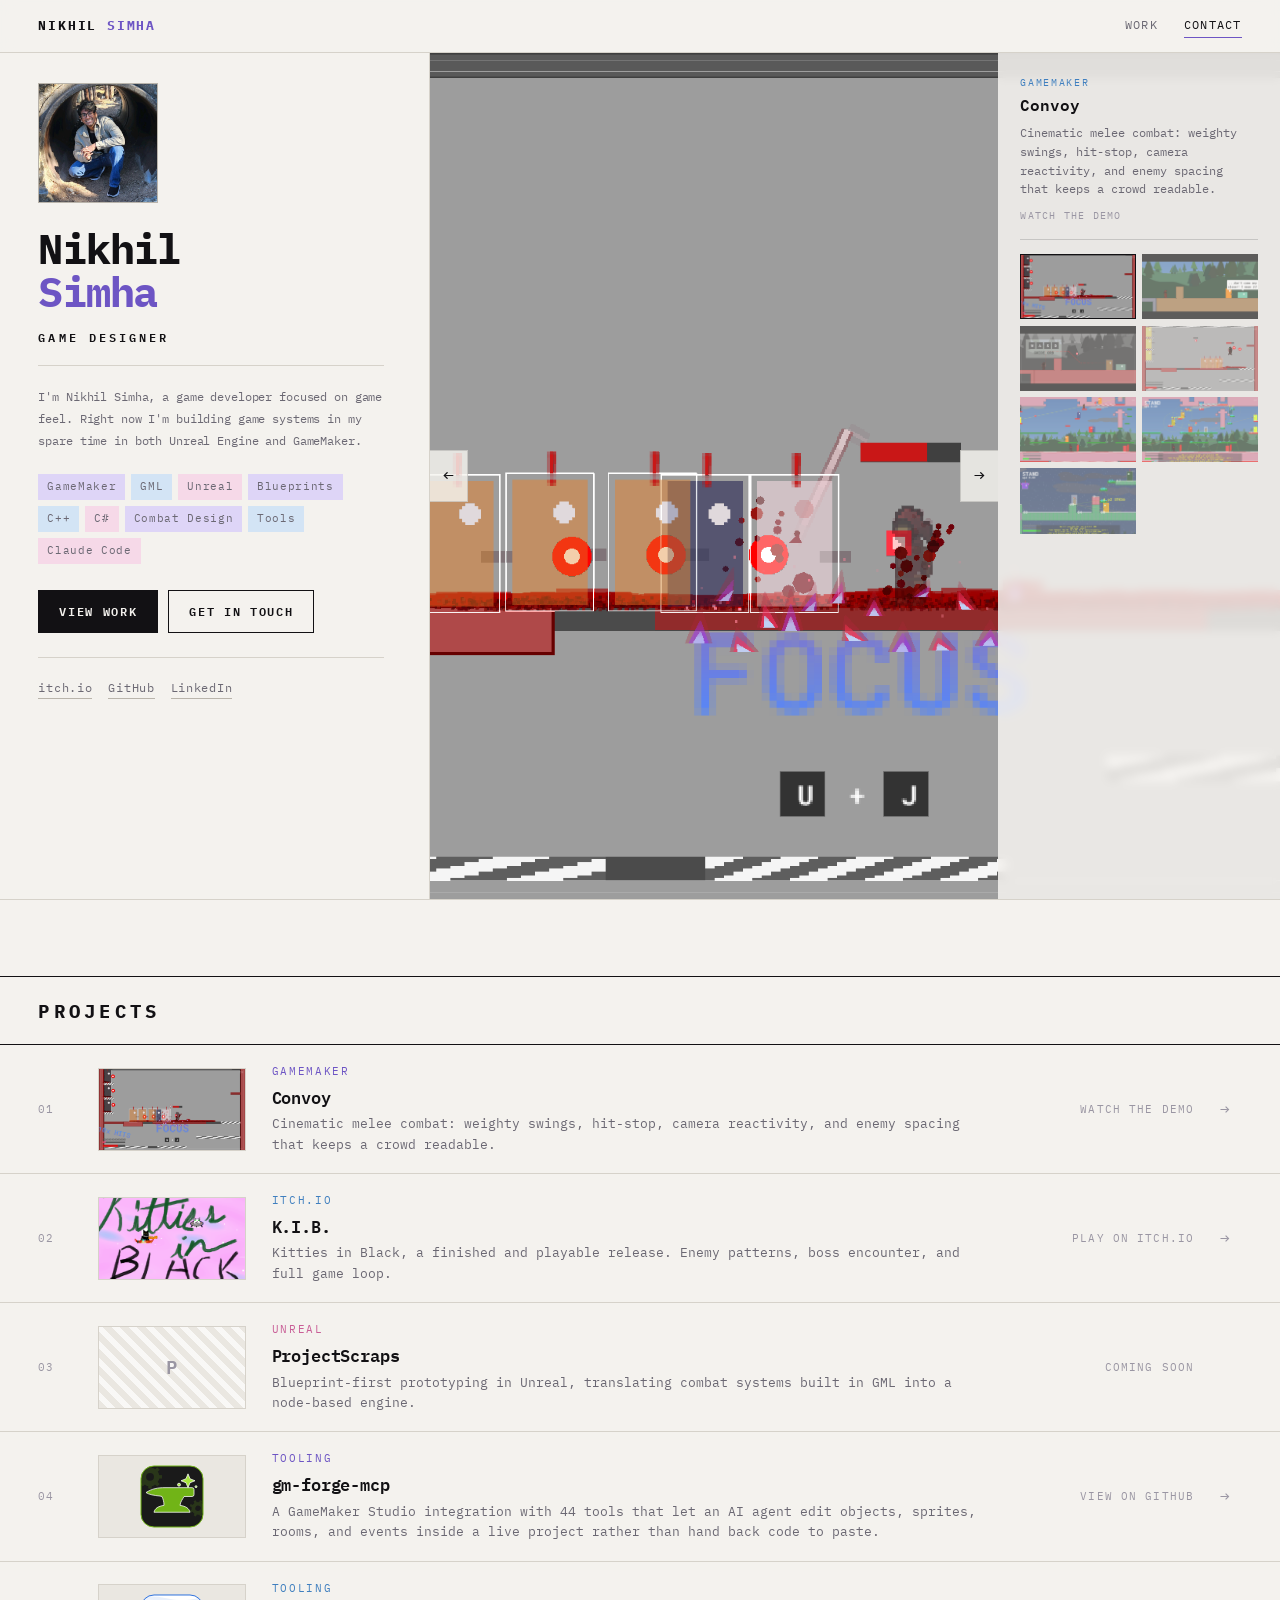
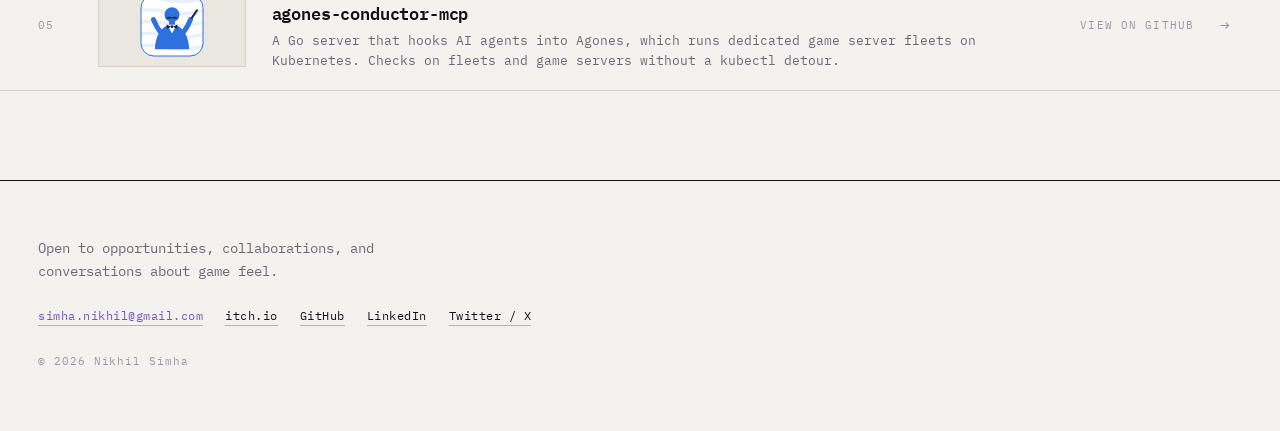
==== commit 8dda7c5b: "Keep the landing actions on screen and lead with the bio on mobile The landing is sized against the " ====
--- a/index.html
+++ b/index.html
@@ -46,7 +46,6 @@
         <p class="identity-tagline">
           I'm Nikhil Simha, a game developer focused on game feel. Right now I'm building
           game systems in my spare time in both Unreal Engine and GameMaker.
-          This site contains things that I am proud enough of to share.
         </p>
         <ul class="identity-tags">
           <li>GameMaker</li>
--- a/css/styles.css
+++ b/css/styles.css
@@ -15,7 +15,10 @@
   --blue: #3f7fbf;
   --blue-soft: #d3e4f5;
 
-  --rail-w: clamp(232px, 24vw, 340px);
+  /* Mostly proportional, so the column narrows with the viewport instead of
+     holding a fixed width and eating the picture on smaller screens. */
+  --rail-w: clamp(172px, 22vw, 340px);
+  --thumb-min: clamp(58px, 6.4vw, 126px);
   --mono: 'IBM Plex Mono', ui-monospace, SFMono-Regular, Menlo, Consolas, monospace;
   /* Full bleed: the layout always fills the viewport, gutters aside. */
   --max-width: 100%;
@@ -48,6 +51,21 @@
   cursor: pointer;
 }
 
+/* Every word on the page can be click-dragged to highlight. Buttons suppress
+   selection by default and links start a drag instead, so both are overridden;
+   the click handlers bail out when a selection exists. */
+body, button, a {
+  -webkit-user-select: text;
+  user-select: text;
+}
+a, .project-row, .rail-thumb, .showcase-link {
+  -webkit-user-drag: none;
+}
+.project-thumb img, .rail-thumb img, .portrait, .slide-poster {
+  -webkit-user-drag: none;
+  user-select: none;
+}
+
 ::selection { background: var(--violet-soft); color: var(--text); }
 
 ::-webkit-scrollbar { width: 12px; }
@@ -115,6 +133,9 @@
   display: grid;
   grid-template-columns: minmax(0, 430px) minmax(0, 1fr);
   align-items: stretch;
+  /* The whole landing fits the viewport, so View Work and Get in Touch are
+     never below the fold. --nav-h is measured and set by the script. */
+  min-height: calc(100dvh - var(--nav-h, 52px));
   max-width: var(--max-width);
   margin: 0 auto;
   padding: 0;
@@ -342,45 +363,10 @@
   /* Scroll chains straight through to the page: the rail must never trap it. */
   overflow-y: auto;
   overscroll-behavior: auto;
-  /* Off white base with pastel lobes and a faceted cone layered over it. The
-     animation walks ten distinct geometric arrangements rather than sliding
-     one ramp along an axis, so the shapes recompose instead of scrolling. */
-  background-color: rgba(246, 244, 240, 0.86);
-  background-image:
-    radial-gradient(58% 46% at 50% 50%, rgba(216, 205, 247, 0.95), transparent 62%),
-    radial-gradient(52% 58% at 50% 50%, rgba(207, 227, 245, 0.92), transparent 64%),
-    radial-gradient(56% 42% at 50% 50%, rgba(246, 217, 232, 0.95), transparent 60%),
-    conic-gradient(from 20deg at 50% 50%,
-      rgba(216, 205, 247, 0.55), rgba(207, 227, 245, 0.5),
-      rgba(246, 217, 232, 0.55), rgba(216, 205, 247, 0.55));
-  background-repeat: no-repeat;
-  animation: rail-morph 72s ease-in-out infinite;
+  /* Flat semi transparent off white. No gradient, no motion. */
+  background: rgba(246, 244, 240, 0.86);
   backdrop-filter: blur(5px);
   -webkit-backdrop-filter: blur(5px);
-}
-
-@keyframes rail-morph {
-  0%,
-  100% { background-position:  12% 8%,  88% 26%,  36% 88%,  70% 70%;
-         background-size: 170% 150%, 150% 170%, 180% 140%, 210% 210%; }
-  10%  { background-position:  78% 18%,  16% 62%,  62% 12%,  22% 40%;
-         background-size: 220% 120%, 130% 210%, 150% 160%, 260% 180%; }
-  20%  { background-position:  40% 92%,  70% 10%,   8% 44%,  90% 24%;
-         background-size: 130% 200%, 200% 130%, 240% 120%, 170% 250%; }
-  30%  { background-position:  90% 70%,  34% 20%,  52% 96%,  10% 84%;
-         background-size: 190% 140%, 160% 190%, 120% 220%, 230% 160%; }
-  40%  { background-position:  20% 36%,  92% 84%,  70% 30%,  46% 12%;
-         background-size: 140% 230%, 230% 140%, 200% 150%, 150% 240%; }
-  50%  { background-position:  64% 60%,   8% 14%,  30% 74%,  86% 52%;
-         background-size: 250% 130%, 140% 240%, 160% 200%, 200% 200%; }
-  60%  { background-position:   6% 78%,  56% 40%,  94% 60%,  30% 96%;
-         background-size: 160% 180%, 210% 150%, 130% 250%, 240% 140%; }
-  70%  { background-position:  84% 34%,  24% 88%,  46% 22%,  62% 66%;
-         background-size: 200% 160%, 170% 220%, 220% 130%, 180% 220%; }
-  80%  { background-position:  32% 14%,  76% 56%,  14% 90%,  96% 8%;
-         background-size: 230% 190%, 120% 180%, 190% 170%, 260% 150%; }
-  90%  { background-position:  70% 96%,  44% 30%,  80% 46%,  16% 60%;
-         background-size: 150% 210%, 250% 160%, 170% 190%, 190% 260%; }
 }
 .showcase-rail::-webkit-scrollbar { width: 5px; }
 .showcase-rail::-webkit-scrollbar-track { background: transparent; }
@@ -416,11 +402,12 @@
 .showcase-prev { left: 0; border-left: 0; }
 .showcase-next { right: var(--rail-w); border-right: 0; }
 
-/* Two up, so a handful of stills fit without the column needing to scroll. */
+/* Tiles size themselves off the viewport and reflow to fill the column, so a
+   narrower screen gets smaller thumbnails rather than fewer or taller ones. */
 .rail-thumbs {
   display: grid;
-  grid-template-columns: 1fr 1fr;
-  gap: 8px;
+  grid-template-columns: repeat(auto-fill, minmax(var(--thumb-min), 1fr));
+  gap: clamp(5px, 0.5vw, 8px);
   align-content: start;
 }
 
@@ -450,17 +437,42 @@
   outline-color: var(--text);
 }
 
+/* Short desktop viewports: tighten the overview so its buttons and links stay
+   on screen without the reader having to scroll for them. */
+@media (min-width: 901px) and (max-height: 860px) {
+  .portrait { width: 92px; height: 92px; margin-top: 16px; margin-bottom: 16px; }
+  .identity-name { font-size: clamp(1.6rem, 2.6vw, 2.1rem); margin-bottom: 10px; }
+  .identity-role { margin-bottom: 14px; padding-bottom: 12px; }
+  .identity-tagline { font-size: 0.74rem; line-height: 1.6; margin-bottom: 16px; }
+  .identity-tags { gap: 5px; margin-bottom: 18px; }
+  .identity-tags li { font-size: 0.64rem; padding: 2px 7px; }
+  .identity-actions { margin-bottom: 18px; }
+  .btn { padding: 9px 17px; font-size: 0.7rem; }
+  .identity-links { padding-top: 14px; gap: 14px; }
+  .identity { padding-bottom: 24px; }
+}
+
+@media (min-width: 901px) and (max-height: 700px) {
+  .portrait { width: 72px; height: 72px; margin-top: 12px; margin-bottom: 12px; }
+  .identity-tagline { margin-bottom: 12px; }
+  .identity-tags { margin-bottom: 14px; }
+  .identity-actions { margin-bottom: 14px; }
+}
+
 @media (max-width: 900px) {
-  :root { --rail-w: min(58vw, 260px); }
+  :root { --rail-w: min(58vw, 260px); --thumb-min: 52px; }
+  /* Stacked, the hero is two full blocks, so it must not be pinned to one screen. */
+  .hero { min-height: 0; }
   .hero { grid-template-columns: 1fr; }
+  /* Stacked, the bio leads: the two cannot sit side by side at this width,
+     and who this is matters more than the reel on a phone. */
   .showcase {
-    order: -1;                                   /* visuals lead on mobile */
     padding: 0;
-    border-bottom: 1px solid var(--rule);
+    border-top: 1px solid var(--rule);
   }
   .identity {
     border-right: 0;
-    padding: 0 var(--gutter) 44px;
+    padding: 0 var(--gutter) 32px;
   }
   .identity .portrait { margin-top: 28px; }
   .portrait { width: 96px; height: 96px; }
@@ -480,23 +492,16 @@
   justify-content: space-between;
   gap: 16px;
   margin-top: clamp(44px, 6vw, 76px);
-  padding: 16px var(--gutter);
-  background: var(--bg-sunk);
+  padding: 18px var(--gutter);
   border-top: 1px solid var(--text);
   border-bottom: 1px solid var(--text);
 }
 .section-head h2 {
-  font-size: 0.78rem;
+  font-size: clamp(1rem, 1.5vw, 1.2rem);
   font-weight: 700;
-  letter-spacing: 0.26em;
+  letter-spacing: 0.22em;
   text-transform: uppercase;
   margin: 0;
-}
-.section-count {
-  margin: 0;
-  font-size: 0.7rem;
-  letter-spacing: 0.14em;
-  color: var(--text-faint);
 }
 
 .project-list { display: flex; flex-direction: column; }
@@ -543,6 +548,15 @@
 }
 .project-row:hover .project-thumb img { filter: saturate(1.05); transform: scale(1.04); }
 
+/* Logos are artwork, not screenshots: show them whole on a plain ground. */
+.project-thumb.is-logo { background: var(--bg-sunk); }
+.project-thumb.is-logo img {
+  object-fit: contain;
+  padding: 9px;
+  filter: none;
+}
+.project-row:hover .project-thumb.is-logo img { transform: scale(1.03); filter: none; }
+
 .thumb-empty {
   display: flex;
   align-items: center;
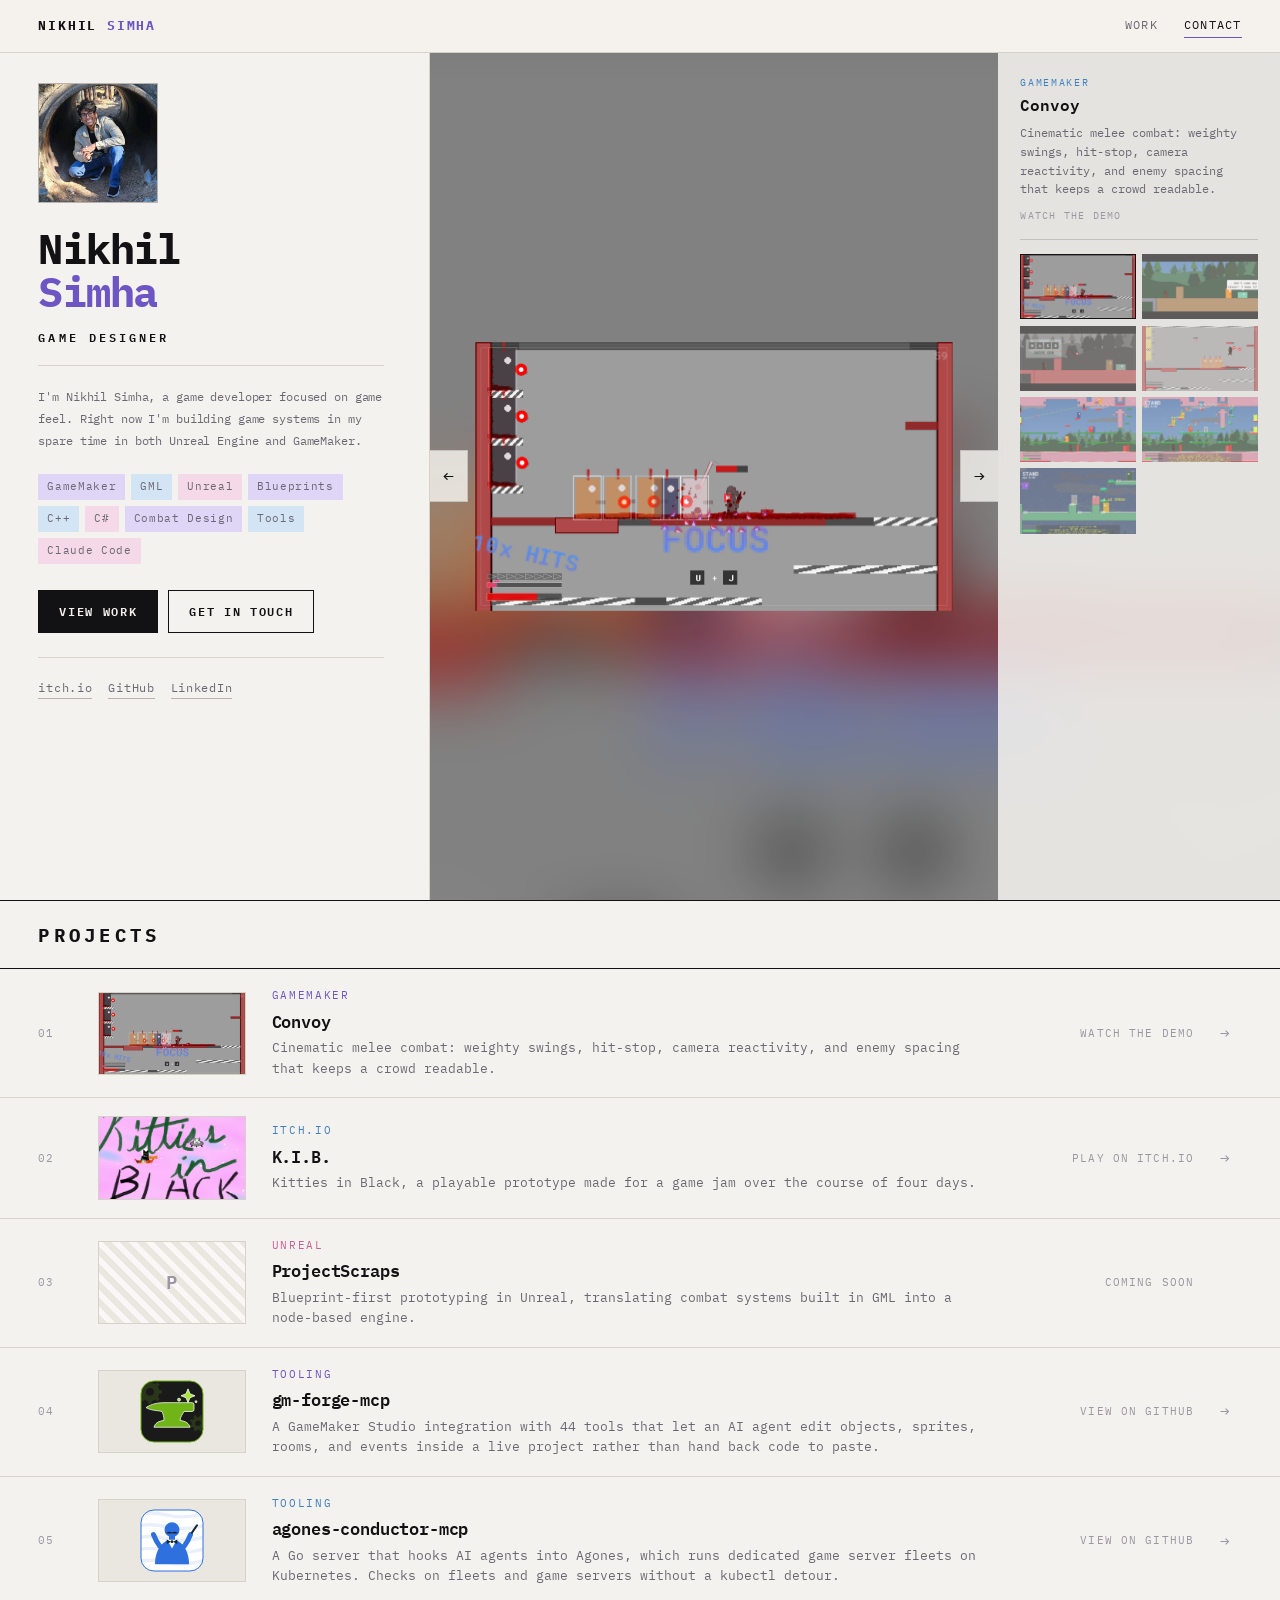
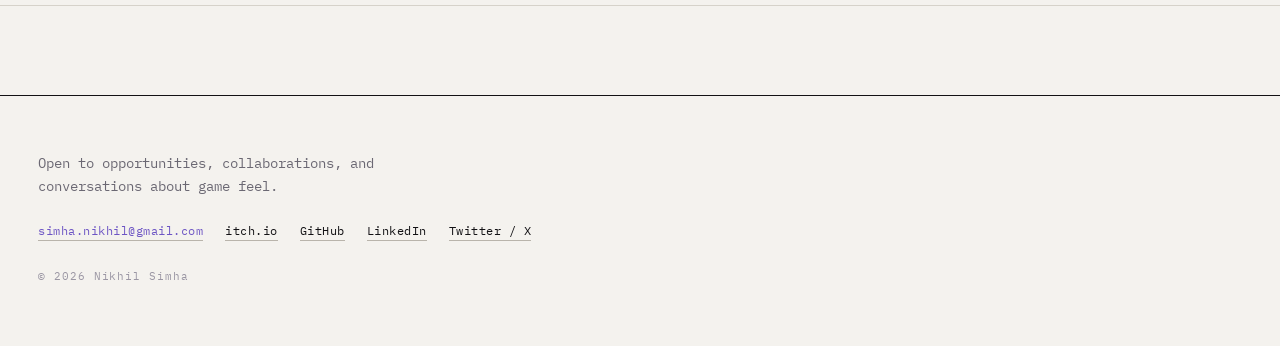
==== commit b6939237: "Spill the preview's colour under the nav and overview While a clip is rolling its colour blooms out " ====
--- a/index.html
+++ b/index.html
@@ -26,6 +26,12 @@
 </head>
 <body>
   <script>document.documentElement.classList.remove('no-js');</script>
+
+  <!-- Light spilling out of the preview, behind the nav and the overview.
+       Its height stops at the foot of the hero, so Projects stays clean. -->
+  <div class="ambient" id="ambient" aria-hidden="true">
+    <video class="ambient-video" id="ambient-video" muted loop playsinline preload="none"></video>
+  </div>
 
   <header class="nav" id="nav">
     <a href="#top" class="nav-logo">NIKHIL <span>SIMHA</span></a>
--- a/css/styles.css
+++ b/css/styles.css
@@ -19,6 +19,7 @@
      holding a fixed width and eating the picture on smaller screens. */
   --rail-w: clamp(172px, 22vw, 340px);
   --thumb-min: clamp(58px, 6.4vw, 126px);
+  --arrow-w: 38px;
   --mono: 'IBM Plex Mono', ui-monospace, SFMono-Regular, Menlo, Consolas, monospace;
   /* Full bleed: the layout always fills the viewport, gutters aside. */
   --max-width: 100%;
@@ -61,7 +62,7 @@
 a, .project-row, .rail-thumb, .showcase-link {
   -webkit-user-drag: none;
 }
-.project-thumb img, .rail-thumb img, .portrait, .slide-poster {
+.project-thumb img, .rail-thumb img, .portrait, .slide-poster, .slide-backdrop {
   -webkit-user-drag: none;
   user-select: none;
 }
@@ -88,6 +89,40 @@
   outline-offset: 2px;
 }
 
+/* ------------------------------------------------------- Ambient --------- */
+/* Colour spilling out of the preview and blooming under the nav and the
+   overview. Height is measured to the foot of the hero, so the Projects bar
+   and everything below it stay clean no matter what is playing. */
+.ambient {
+  position: absolute;
+  top: 0;
+  left: 0;
+  right: 0;
+  height: var(--ambient-h, 0px);
+  overflow: hidden;
+  pointer-events: none;
+  z-index: 0;
+  opacity: 0;
+  transition: opacity 0.7s ease;
+}
+.ambient.on { opacity: 1; }
+
+.ambient-video {
+  position: absolute;
+  /* Overscanned hard: at this blur radius the edges would otherwise fall off
+     into nothing well inside the frame. */
+  top: -25%;
+  left: -25%;
+  width: 150%;
+  height: 150%;
+  object-fit: cover;
+  filter: blur(90px) saturate(2.4) brightness(1.2);
+  opacity: 0.5;
+}
+
+/* The landing sits above the spill; everything below it is untouched. */
+main { position: relative; z-index: 1; }
+
 /* ---------------------------------------------------------- Nav ---------- */
 .nav {
   position: sticky;
@@ -98,9 +133,10 @@
   align-items: center;
   gap: 20px;
   padding: 14px var(--gutter);
-  background: rgba(244, 242, 238, 0.92);
-  backdrop-filter: blur(8px);
-  -webkit-backdrop-filter: blur(8px);
+  /* Translucent enough for the preview's colour to bloom through it. */
+  background: rgba(244, 242, 238, 0.74);
+  backdrop-filter: blur(10px) saturate(160%);
+  -webkit-backdrop-filter: blur(10px) saturate(160%);
   border-bottom: 1px solid var(--rule);
 }
 
@@ -139,7 +175,6 @@
   max-width: var(--max-width);
   margin: 0 auto;
   padding: 0;
-  border-bottom: 1px solid var(--rule);
 }
 
 /* The vertical rule that splits left side from right side. */
@@ -285,18 +320,58 @@
 }
 .slide.active { opacity: 1; }
 
-/* The display window is always full: the still covers it, no letterboxing. */
-.slide-poster,
-.slide-video {
+/* Backdrop: the same frame scaled to cover and blurred, so the window is
+   always full. Overscaled because a blur of this radius bleeds at the edges.
+   The clip carries its own backdrop so the blur moves with the footage. */
+.slide-backdrop,
+.slide-backdrop-video {
   position: absolute;
   inset: 0;
   width: 100%;
   height: 100%;
   object-fit: cover;
   display: block;
+  z-index: 0;
+  filter: blur(28px) saturate(1.15) brightness(0.82);
+  transform: scale(1.18);
+}
+.slide-backdrop-video {
+  opacity: 0;
+  transition: opacity 0.45s ease;
+}
+.slide.playing .slide-backdrop-video { opacity: 1; }
+
+/* Foreground: the whole frame, fitted and then eased in a touch so the blur
+   reads as a deliberate surround rather than a seam. Centred in the clear
+   span between the two arrows, not in the frame, so the controls and the
+   column never sit over the picture.
+
+   The box is sized explicitly rather than by opposing insets: an absolutely
+   positioned replaced element resolves width:auto to its own intrinsic size,
+   which pins it top left at its natural dimensions and ignores the far inset.
+   A video with preload="none" has no intrinsic size to report yet, so it
+   would fall back to the 300x150 default. */
+.slide-poster,
+.slide-video {
+  position: absolute;
+  top: 0;
+  left: var(--arrow-w);
+  width: calc(100% - var(--rail-w) - var(--arrow-w) * 2);
+  height: 100%;
+  object-fit: contain;
+  transform: scale(0.97);
+  display: block;
+  z-index: 1;
+}
+/* Nothing to steer clear of when there is only one project to show. */
+.showcase-frame.no-arrows .slide-poster,
+.showcase-frame.no-arrows .slide-video {
+  left: 0;
+  width: calc(100% - var(--rail-w));
 }
 /* Footage fades up over its own thumbnail, and only while hovered. */
 .slide-video {
+  z-index: 2;
   opacity: 0;
   transition: opacity 0.45s ease;
 }
@@ -380,7 +455,7 @@
   top: 50%;
   transform: translateY(-50%);
   z-index: 5;
-  width: 38px;
+  width: var(--arrow-w);
   height: 52px;
   display: flex;
   align-items: center;
@@ -491,7 +566,8 @@
   align-items: baseline;
   justify-content: space-between;
   gap: 16px;
-  margin-top: clamp(44px, 6vw, 76px);
+  /* Flush against the hero: the bar's own top rule closes off the landing. */
+  margin-top: 0;
   padding: 18px var(--gutter);
   border-top: 1px solid var(--text);
   border-bottom: 1px solid var(--text);
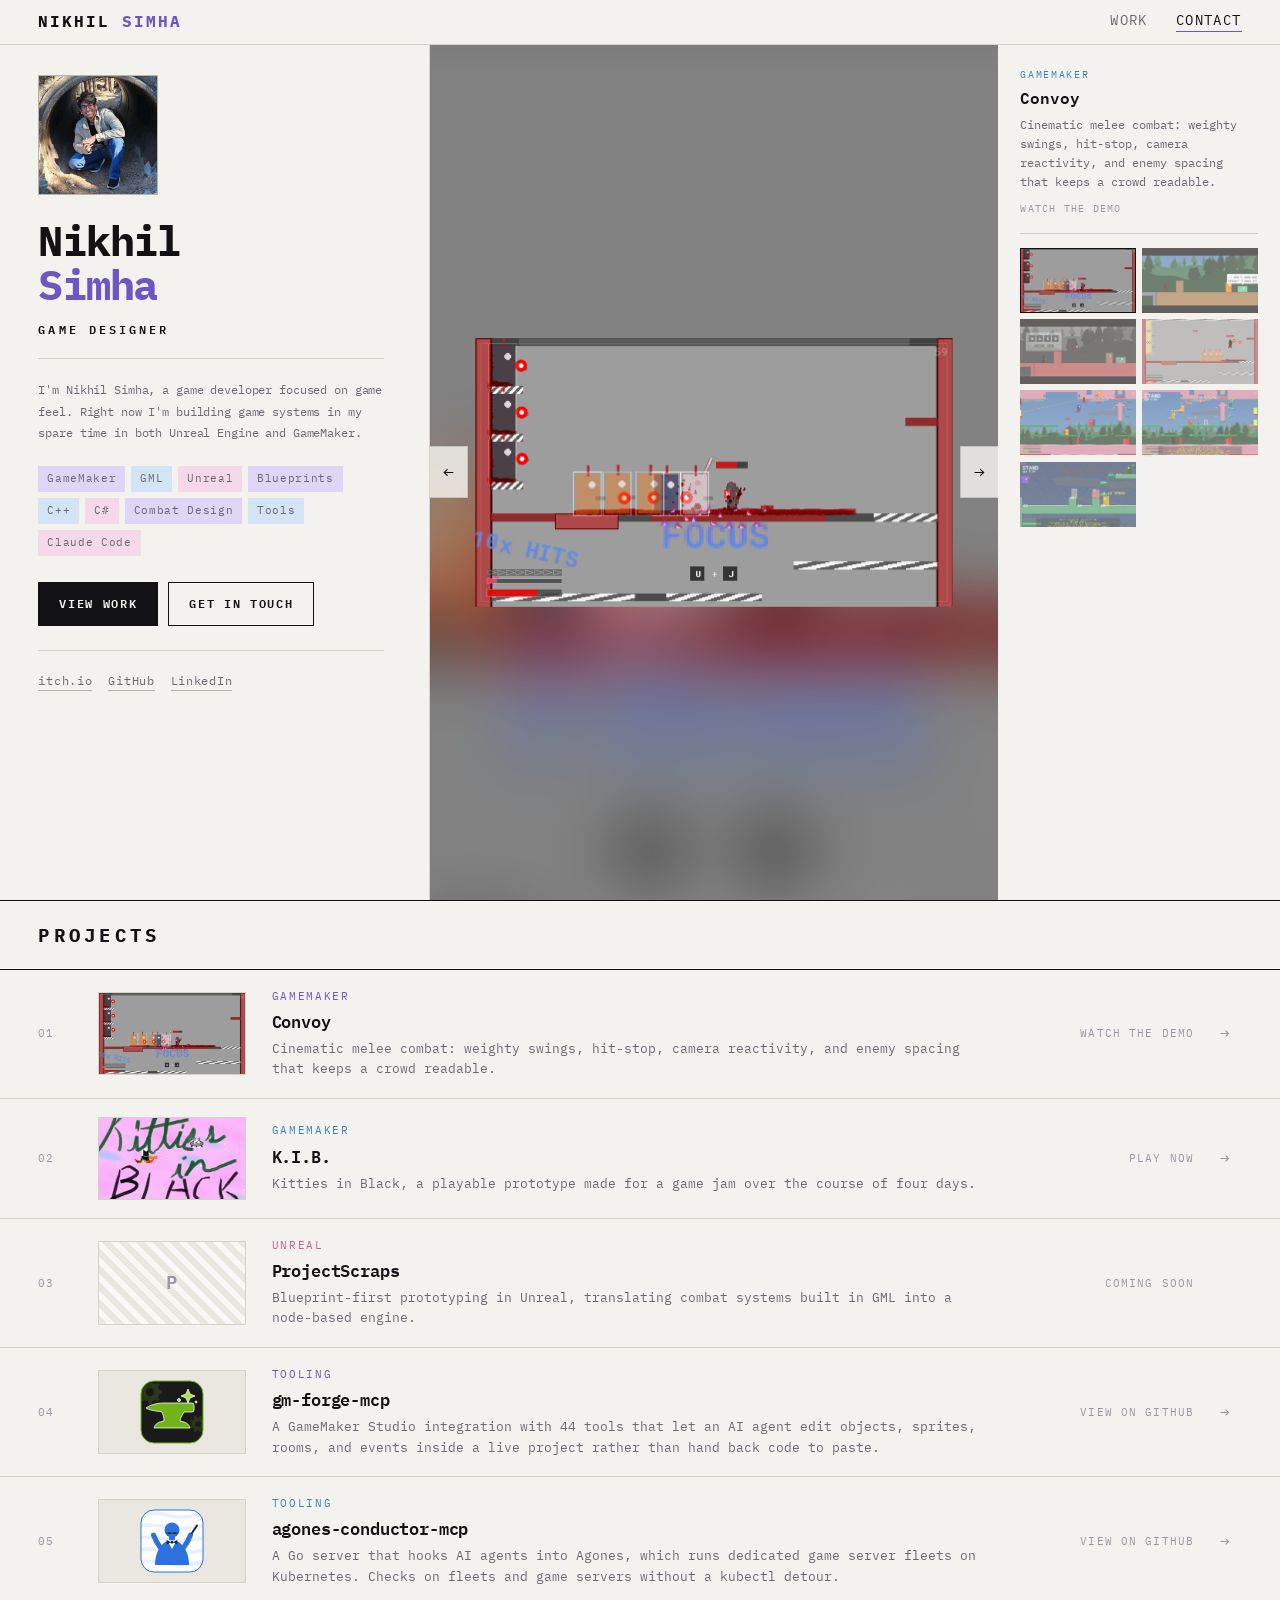
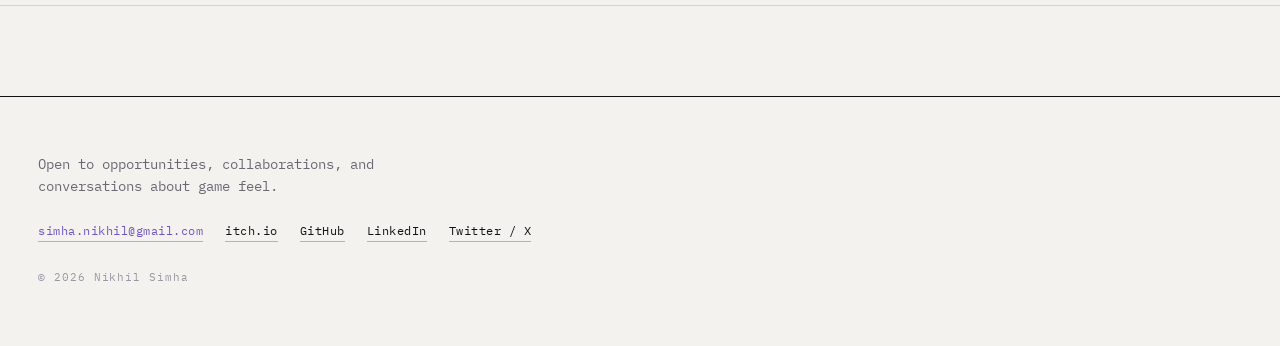
==== commit c7e24dc3: "Make the preview call to action a link The destination label under the title is now a link to the pr" ====
--- a/index.html
+++ b/index.html
@@ -95,7 +95,7 @@
               <span class="showcase-tag" id="showcase-tag"></span>
               <a class="showcase-title" id="showcase-title" target="_blank" rel="noopener"></a>
               <p class="showcase-blurb" id="showcase-blurb"></p>
-              <span class="showcase-cta" id="showcase-cta"></span>
+              <a class="showcase-cta" id="showcase-cta" target="_blank" rel="noopener"></a>
             </div>
             <div class="rail-thumbs" id="showcase-rail-thumbs" role="tablist" aria-label="Preview screenshots"></div>
           </aside>
--- a/css/styles.css
+++ b/css/styles.css
@@ -4,6 +4,11 @@
   --text: #121114;          /* near black */
   --text-dim: #6b6873;      /* grey subtext */
   --text-faint: #9a96a3;
+  /* Live pair of the two above, for type sitting over the landing only. The
+     script retunes both while the spill is up, since what they contrast
+     against then depends on whatever the clip is showing. */
+  --text-dim-live: #6b6873;
+  --text-faint-live: #9a96a3;
 
   --rule: #d6d2ca;          /* hairline that does the dividing */
   --rule-strong: #b9b4ab;
@@ -123,6 +128,7 @@
 /* The landing sits above the spill; everything below it is untouched. */
 main { position: relative; z-index: 1; }
 
+
 /* ---------------------------------------------------------- Nav ---------- */
 .nav {
   position: sticky;
@@ -132,28 +138,37 @@
   justify-content: space-between;
   align-items: center;
   gap: 20px;
-  padding: 14px var(--gutter);
-  /* Translucent enough for the preview's colour to bloom through it. */
-  background: rgba(244, 242, 238, 0.74);
-  backdrop-filter: blur(10px) saturate(160%);
-  -webkit-backdrop-filter: blur(10px) saturate(160%);
+  padding: 12px var(--gutter);
+  /* Body line-height is set for prose; the bar should hug its own text. */
+  line-height: 1.2;
+  /* No ground of its own over the landing, so it takes the page colour and the
+     spill exactly as the overview beneath it does and the two read as one. */
+  background: transparent;
+  /* Always ruled off from whatever sits under it. */
   border-bottom: 1px solid var(--rule);
+  transition: background 0.3s ease;
+}
+/* Past the landing there is no spill to sit in, so it takes the page colour. */
+.nav.scrolled {
+  background: rgba(244, 242, 238, 0.94);
+  backdrop-filter: blur(10px);
+  -webkit-backdrop-filter: blur(10px);
 }
 
 .nav-logo {
   font-weight: 700;
-  letter-spacing: 0.14em;
-  font-size: 0.8rem;
+  letter-spacing: 0.12em;
+  font-size: 1rem;
   text-transform: uppercase;
 }
 .nav-logo span { color: var(--violet); }
 
-.nav-links { display: flex; gap: 26px; }
+.nav-links { display: flex; gap: 28px; }
 .nav-links a {
-  font-size: 0.78rem;
+  font-size: 0.88rem;
   letter-spacing: 0.1em;
   text-transform: uppercase;
-  color: var(--text-dim);
+  color: var(--text-dim-live);
   padding-bottom: 2px;
   border-bottom: 1px solid transparent;
   transition: color 0.2s ease, border-color 0.2s ease;
@@ -219,7 +234,7 @@
 }
 
 .identity-tagline {
-  color: var(--text-dim);
+  color: var(--text-dim-live);
   font-size: 0.78rem;
   line-height: 1.75;
   letter-spacing: -0.01em;
@@ -239,7 +254,7 @@
   letter-spacing: 0.06em;
   padding: 3px 8px;
   border: 1px solid var(--rule);
-  color: var(--text-dim);
+  color: var(--text-dim-live);
   background: rgba(255, 255, 255, 0.5);
 }
 .identity-tags li:nth-child(3n + 1) { border-color: var(--violet-soft); background: var(--violet-soft); }
@@ -279,7 +294,7 @@
 .identity-links a {
   font-size: 0.74rem;
   letter-spacing: 0.06em;
-  color: var(--text-dim);
+  color: var(--text-dim-live);
   border-bottom: 1px solid var(--rule-strong);
   transition: color 0.18s ease, border-color 0.18s ease;
 }
@@ -326,8 +341,12 @@
 .slide-backdrop,
 .slide-backdrop-video {
   position: absolute;
-  inset: 0;
-  width: 100%;
+  top: 0;
+  /* Extended left by the width of the column and anchored there, which puts
+     the midpoint of this box on the midpoint of the foreground while still
+     covering the whole window. The two stay registered at any width. */
+  left: calc(var(--rail-w) * -1);
+  width: calc(100% + var(--rail-w));
   height: 100%;
   object-fit: cover;
   display: block;
@@ -340,6 +359,11 @@
   transition: opacity 0.45s ease;
 }
 .slide.playing .slide-backdrop-video { opacity: 1; }
+
+/* Hard rule: once footage is rolling, no still is left showing anywhere in
+   the window, foreground or backdrop. */
+.slide-backdrop { transition: opacity 0.45s ease; }
+.slide.playing .slide-backdrop { opacity: 0; }
 
 /* Foreground: the whole frame, fitted and then eased in a touch so the blur
    reads as a deliberate surround rather than a seam. Centred in the clear
@@ -363,6 +387,8 @@
   display: block;
   z-index: 1;
 }
+.slide-poster { transition: opacity 0.45s ease; }
+.slide.playing .slide-poster { opacity: 0; }
 /* Nothing to steer clear of when there is only one project to show. */
 .showcase-frame.no-arrows .slide-poster,
 .showcase-frame.no-arrows .slide-video {
@@ -413,14 +439,20 @@
   margin: 4px 0 0;
   font-size: 0.74rem;
   line-height: 1.6;
-  color: var(--text-dim);
+  color: var(--text-dim-live);
 }
 .showcase-cta {
   margin-top: 6px;
   font-size: 0.64rem;
   letter-spacing: 0.12em;
   text-transform: uppercase;
-  color: var(--text-faint);
+  color: var(--text-faint-live);
+  border-bottom: 1px solid transparent;
+  transition: color 0.18s ease, border-color 0.18s ease;
+}
+.showcase-cta[href]:hover {
+  color: var(--violet);
+  border-bottom-color: var(--violet);
 }
 .showcase-cta:empty { display: none; }
 
@@ -438,10 +470,19 @@
   /* Scroll chains straight through to the page: the rail must never trap it. */
   overflow-y: auto;
   overscroll-behavior: auto;
-  /* Flat semi transparent off white. No gradient, no motion. */
-  background: rgba(246, 244, 240, 0.86);
-  backdrop-filter: blur(5px);
-  -webkit-backdrop-filter: blur(5px);
+  /* The page's own off white, so the column, the nav and the overview all read
+     as one ground when nothing is playing. No gradient, no motion. */
+  background: var(--bg);
+  backdrop-filter: blur(5px) saturate(140%);
+  -webkit-backdrop-filter: blur(5px) saturate(140%);
+  transition: background 0.5s ease, backdrop-filter 0.5s ease;
+}
+/* While footage rolls, the column thins and saturates so the clip's colour
+   blooms up through it, matching the spill across the rest of the landing. */
+.showcase-frame:has(.slide.playing) .showcase-rail {
+  background: rgba(244, 242, 238, 0.6);
+  backdrop-filter: blur(20px) saturate(240%) brightness(1.06);
+  -webkit-backdrop-filter: blur(20px) saturate(240%) brightness(1.06);
 }
 .showcase-rail::-webkit-scrollbar { width: 5px; }
 .showcase-rail::-webkit-scrollbar-track { background: transparent; }
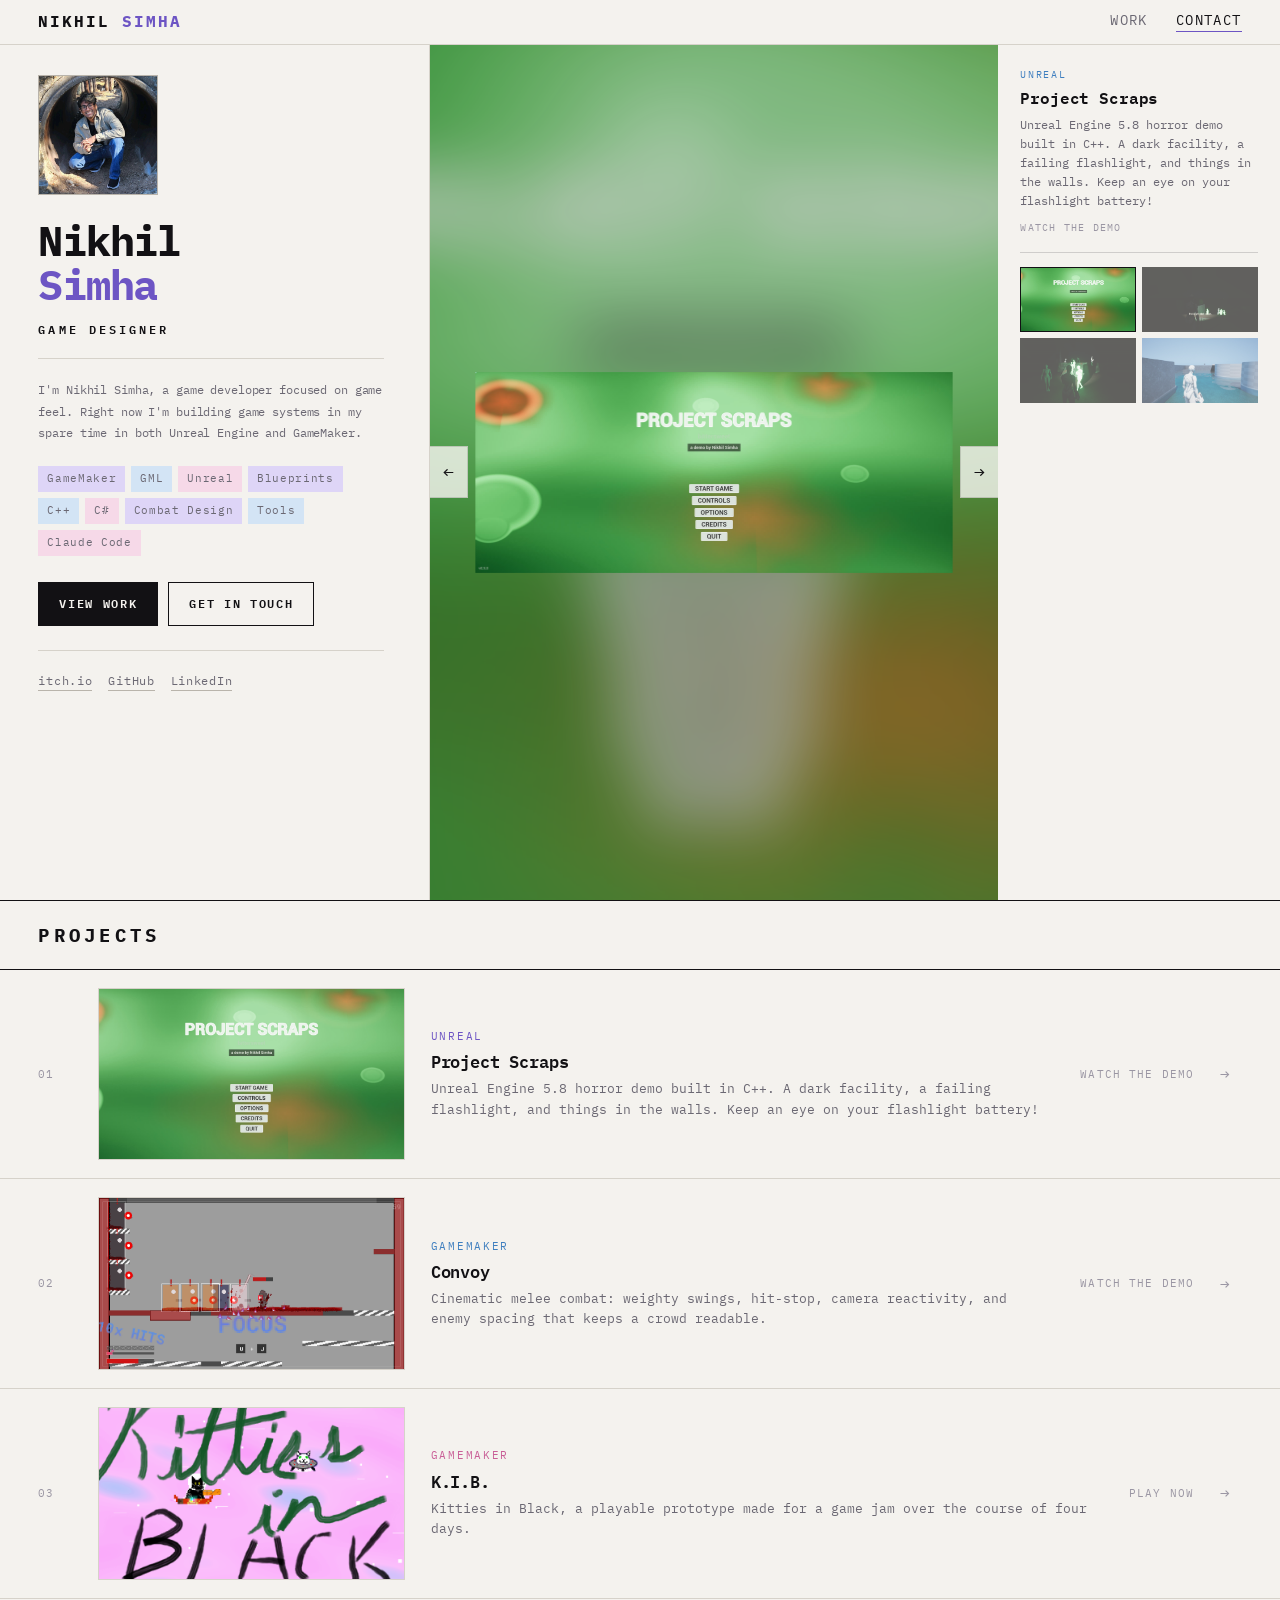
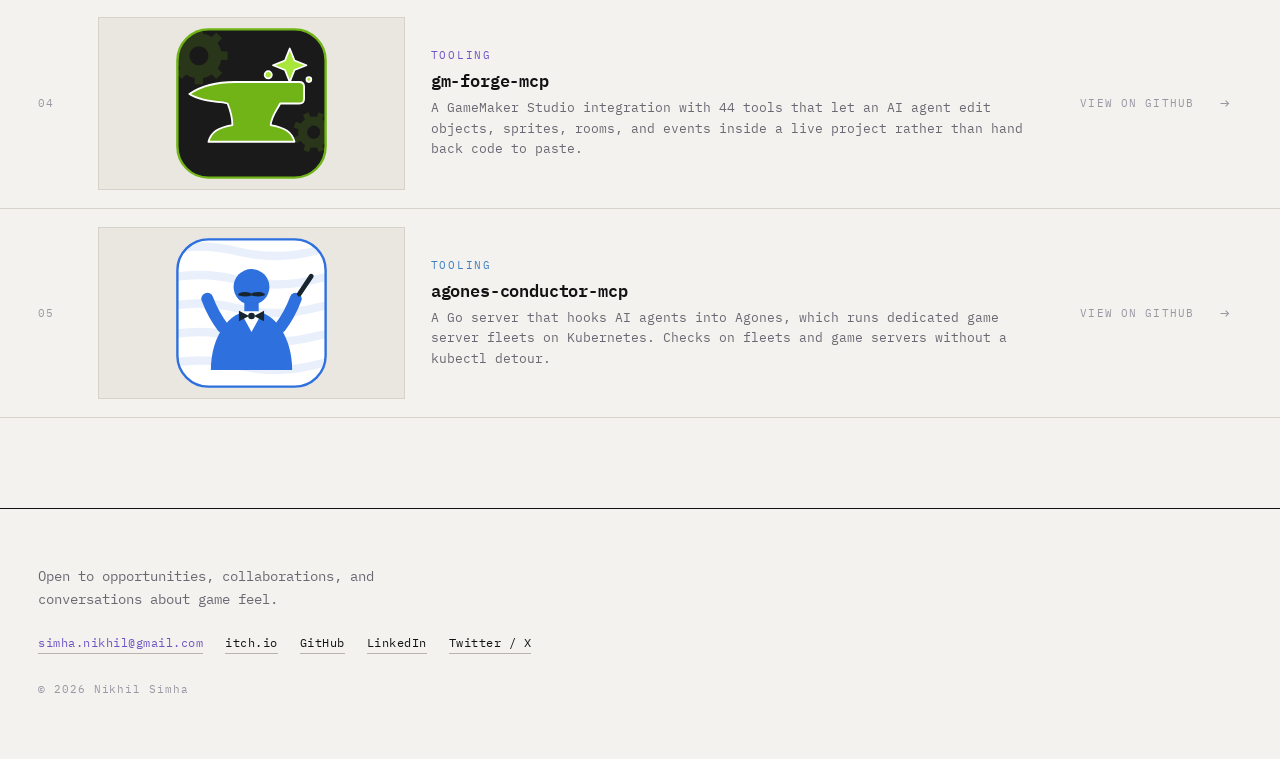
==== commit 17f77611: "Play previews on touch, widen the project rows, add a water still to Project Scraps Thumbnails in th" ====
--- a/index.html
+++ b/index.html
@@ -22,7 +22,7 @@
 <link rel="preconnect" href="https://fonts.googleapis.com">
 <link rel="preconnect" href="https://fonts.gstatic.com" crossorigin>
 <link href="https://fonts.googleapis.com/css2?family=IBM+Plex+Mono:wght@400;500;600;700&display=swap" rel="stylesheet">
-<link rel="stylesheet" href="css/styles.css?v=3">
+<link rel="stylesheet" href="css/styles.css?v=4">
 </head>
 <body>
   <script>document.documentElement.classList.remove('no-js');</script>
@@ -78,16 +78,20 @@
 
       <!-- ---------- Showcase: still fades into silent preview footage ---------- -->
       <div class="showcase">
-        <div class="showcase-frame">
-          <div class="showcase-track" id="showcase-track"></div>
-          <a class="showcase-link" id="showcase-link" target="_blank" rel="noopener">
-            <span class="sr-only" id="showcase-link-label"></span>
-          </a>
+        <div class="showcase-frame" id="showcase-frame">
+          <!-- The picture and its controls. On a phone this stacks above the
+               column instead of sitting underneath it. -->
+          <div class="showcase-stage" id="showcase-stage">
+            <div class="showcase-track" id="showcase-track"></div>
+            <a class="showcase-link" id="showcase-link" target="_blank" rel="noopener">
+              <span class="sr-only" id="showcase-link-label"></span>
+            </a>
 
-          <button class="showcase-arrow showcase-prev" id="showcase-prev" type="button"
-                  aria-label="Previous project">&#8592;</button>
-          <button class="showcase-arrow showcase-next" id="showcase-next" type="button"
-                  aria-label="Next project">&#8594;</button>
+            <button class="showcase-arrow showcase-prev" id="showcase-prev" type="button"
+                    aria-label="Previous project">&#8592;</button>
+            <button class="showcase-arrow showcase-next" id="showcase-next" type="button"
+                    aria-label="Next project">&#8594;</button>
+          </div>
 
           <aside class="showcase-rail" id="showcase-rail">
             <!-- Selectable text. Only the title inside it is a link. -->
@@ -133,6 +137,6 @@
     <button class="lightbox-nav lightbox-next" id="lightbox-next" aria-label="Next">&#8250;</button>
   </div>
 
-  <script src="js/script.js?v=3"></script>
+  <script src="js/script.js?v=4"></script>
 </body>
 </html>
--- a/css/styles.css
+++ b/css/styles.css
@@ -323,8 +323,23 @@
 }
 .showcase-frame:hover { border-color: var(--violet); }
 
-/* The picture spans the whole window. The rail and caption float over it. */
+/* The picture spans the whole window. The rail and caption float over it.
+   The stage holds the picture, its link and the arrows; on a phone it is
+   what the column stacks under. */
+.showcase-stage { position: absolute; inset: 0; }
 .showcase-track { position: absolute; inset: 0; }
+
+/* The outgoing project, copied on top of the incoming one and dissolved off,
+   so the two cross directly instead of passing through the empty frame. */
+.showcase-ghost {
+  position: absolute;
+  inset: 0;
+  z-index: 6;
+  pointer-events: none;
+  opacity: 1;
+  transition: opacity 0.4s ease;
+}
+.showcase-ghost.fading { opacity: 0; }
 
 .slide {
   position: absolute;
@@ -553,6 +568,32 @@
   outline-color: var(--text);
 }
 
+/* ------------------------------------------------ Touch: tap to toggle ---- */
+/* No hover to ride on, so the picture itself is the control: a tap flips
+   the clip and the still. A small hint says so until footage is rolling. */
+@media (hover: none) and (pointer: coarse) {
+  .showcase-stage { cursor: pointer; }
+  .showcase-stage::after {
+    content: 'Tap to play';
+    position: absolute;
+    left: 10px;
+    bottom: 10px;
+    z-index: 3;
+    padding: 4px 8px;
+    font-size: 0.62rem;
+    letter-spacing: 0.12em;
+    text-transform: uppercase;
+    color: var(--text);
+    background: rgba(246, 244, 240, 0.86);
+    border: 1px solid rgba(18, 17, 20, 0.14);
+    pointer-events: none;
+    transition: opacity 0.3s ease;
+  }
+  .showcase-stage:has(.slide.playing)::after { opacity: 0; }
+  /* Coming-soon projects have no footage, so there is nothing to tap for. */
+  .showcase-stage:not(:has(.slide-video))::after { display: none; }
+}
+
 /* Short desktop viewports: tighten the overview so its buttons and links stay
    on screen without the reader having to scroll for them. */
 @media (min-width: 901px) and (max-height: 860px) {
@@ -576,7 +617,10 @@
 }
 
 @media (max-width: 900px) {
-  :root { --rail-w: min(58vw, 260px); --thumb-min: 52px; }
+  /* No column beside the picture at this width: the caption and the
+     thumbnails sit under it instead, so the picture keeps the full width and
+     the thumbnails are big enough to actually tap. */
+  :root { --rail-w: 0px; }
   /* Stacked, the hero is two full blocks, so it must not be pinned to one screen. */
   .hero { min-height: 0; }
   .hero { grid-template-columns: 1fr; }
@@ -592,6 +636,52 @@
   }
   .identity .portrait { margin-top: 28px; }
   .portrait { width: 96px; height: 96px; }
+
+  .showcase-frame {
+    display: flex;
+    flex-direction: column;
+    min-height: 0;
+    background: var(--bg);
+  }
+  .showcase-stage {
+    position: relative;
+    inset: auto;
+    width: 100%;
+    aspect-ratio: 16 / 9;
+    overflow: hidden;
+    background: #2e2c34;
+  }
+  .showcase-rail {
+    position: relative;
+    inset: auto;
+    width: 100%;
+    overflow: visible;
+    gap: 12px;
+    padding: 14px var(--gutter) 18px;
+    border-top: 1px solid var(--rule);
+    backdrop-filter: none;
+    -webkit-backdrop-filter: none;
+  }
+  .showcase-frame:has(.slide.playing) .showcase-rail {
+    background: var(--bg);
+    backdrop-filter: none;
+    -webkit-backdrop-filter: none;
+  }
+  /* One strip, scrolled sideways, each tile a comfortable thumb width. */
+  .rail-thumbs {
+    display: flex;
+    gap: 6px;
+    overflow-x: auto;
+    padding-bottom: 4px;
+    scrollbar-width: thin;
+  }
+  .rail-thumb {
+    flex: 0 0 clamp(88px, 26vw, 128px);
+    width: auto;
+  }
+  /* The crossfade copy has to stack the same way the live frame does. */
+  .showcase-ghost { display: flex; flex-direction: column; }
+  .showcase-next { right: 0; }
 }
 
 /* ------------------------------------------------------- Project list ----- */
@@ -625,7 +715,8 @@
 
 .project-row {
   display: grid;
-  grid-template-columns: 34px 148px minmax(0, 1fr) auto 22px;
+  /* The thumbnail is a window the clip can play in, so it gets real width. */
+  grid-template-columns: 34px clamp(220px, 24vw, 340px) minmax(0, 1fr) auto 22px;
   align-items: center;
   gap: clamp(14px, 2vw, 26px);
   width: 100%;
@@ -664,6 +755,23 @@
   transition: filter 0.2s ease, transform 0.35s ease;
 }
 .project-row:hover .project-thumb img { filter: saturate(1.05); transform: scale(1.04); }
+
+/* The clip sits over the still and fades up while it rolls. */
+.project-video {
+  position: absolute;
+  inset: 0;
+  width: 100%;
+  height: 100%;
+  object-fit: cover;
+  display: block;
+  z-index: 1;
+  opacity: 0;
+  transition: opacity 0.35s ease;
+  pointer-events: none;
+}
+.project-thumb.playing .project-video { opacity: 1; }
+.project-thumb.playing img { opacity: 0; }
+.project-thumb img { transition: filter 0.2s ease, transform 0.35s ease, opacity 0.35s ease; }
 
 /* Logos are artwork, not screenshots: show them whole on a plain ground. */
 .project-thumb.is-logo { background: var(--bg-sunk); }
@@ -733,12 +841,39 @@
 .project-row.is-pending .project-arrow { opacity: 0; }
 
 @media (max-width: 780px) {
+  /* Stacked: the picture takes the full width so the clip is worth
+     watching, the text runs under it, and the call to action is its own
+     tappable line since the row is no longer the link on touch. */
   .project-row {
-    grid-template-columns: 26px 104px minmax(0, 1fr);
-    gap: 14px;
-  }
-  .project-cta, .project-arrow { display: none; }
+    grid-template-columns: 26px minmax(0, 1fr);
+    grid-template-areas:
+      'index thumb'
+      'index info'
+      'index cta';
+    gap: 12px 14px;
+    align-items: start;
+  }
+  .project-index { grid-area: index; padding-top: 2px; }
+  .project-thumb { grid-area: thumb; }
+  .project-info { grid-area: info; }
+  .project-cta { grid-area: cta; }
+  .project-arrow { display: none; }
   .project-blurb { font-size: 0.76rem; }
+  .project-row:hover { padding-left: var(--gutter); }
+}
+
+/* The call to action as a link of its own, only ever rendered on touch. */
+a.project-cta {
+  color: var(--violet);
+  border-bottom: 1px solid var(--violet);
+  padding-bottom: 1px;
+  justify-self: start;
+}
+/* Touch rows are inert; the thumbnail is the toggle. */
+@media (hover: none) and (pointer: coarse) {
+  div.project-row { cursor: default; }
+  div.project-row:hover { background: transparent; padding-left: var(--gutter); }
+  .project-row .project-thumb:not(.is-logo) { cursor: pointer; }
 }
 
 /* ------------------------------------------------------------ Footer ------ */
@@ -872,7 +1007,7 @@
   }
   /* A vertical rule between the two stacks, matching the hero split. */
   .project-row:nth-child(2n) { border-left: 1px solid var(--rule); }
-  .project-row { grid-template-columns: 34px 172px minmax(0, 1fr) auto 22px; }
+  .project-row { grid-template-columns: 34px 340px minmax(0, 1fr) auto 22px; }
 }
 
 /* ------------------------------------------------- Motion preferences ----- */
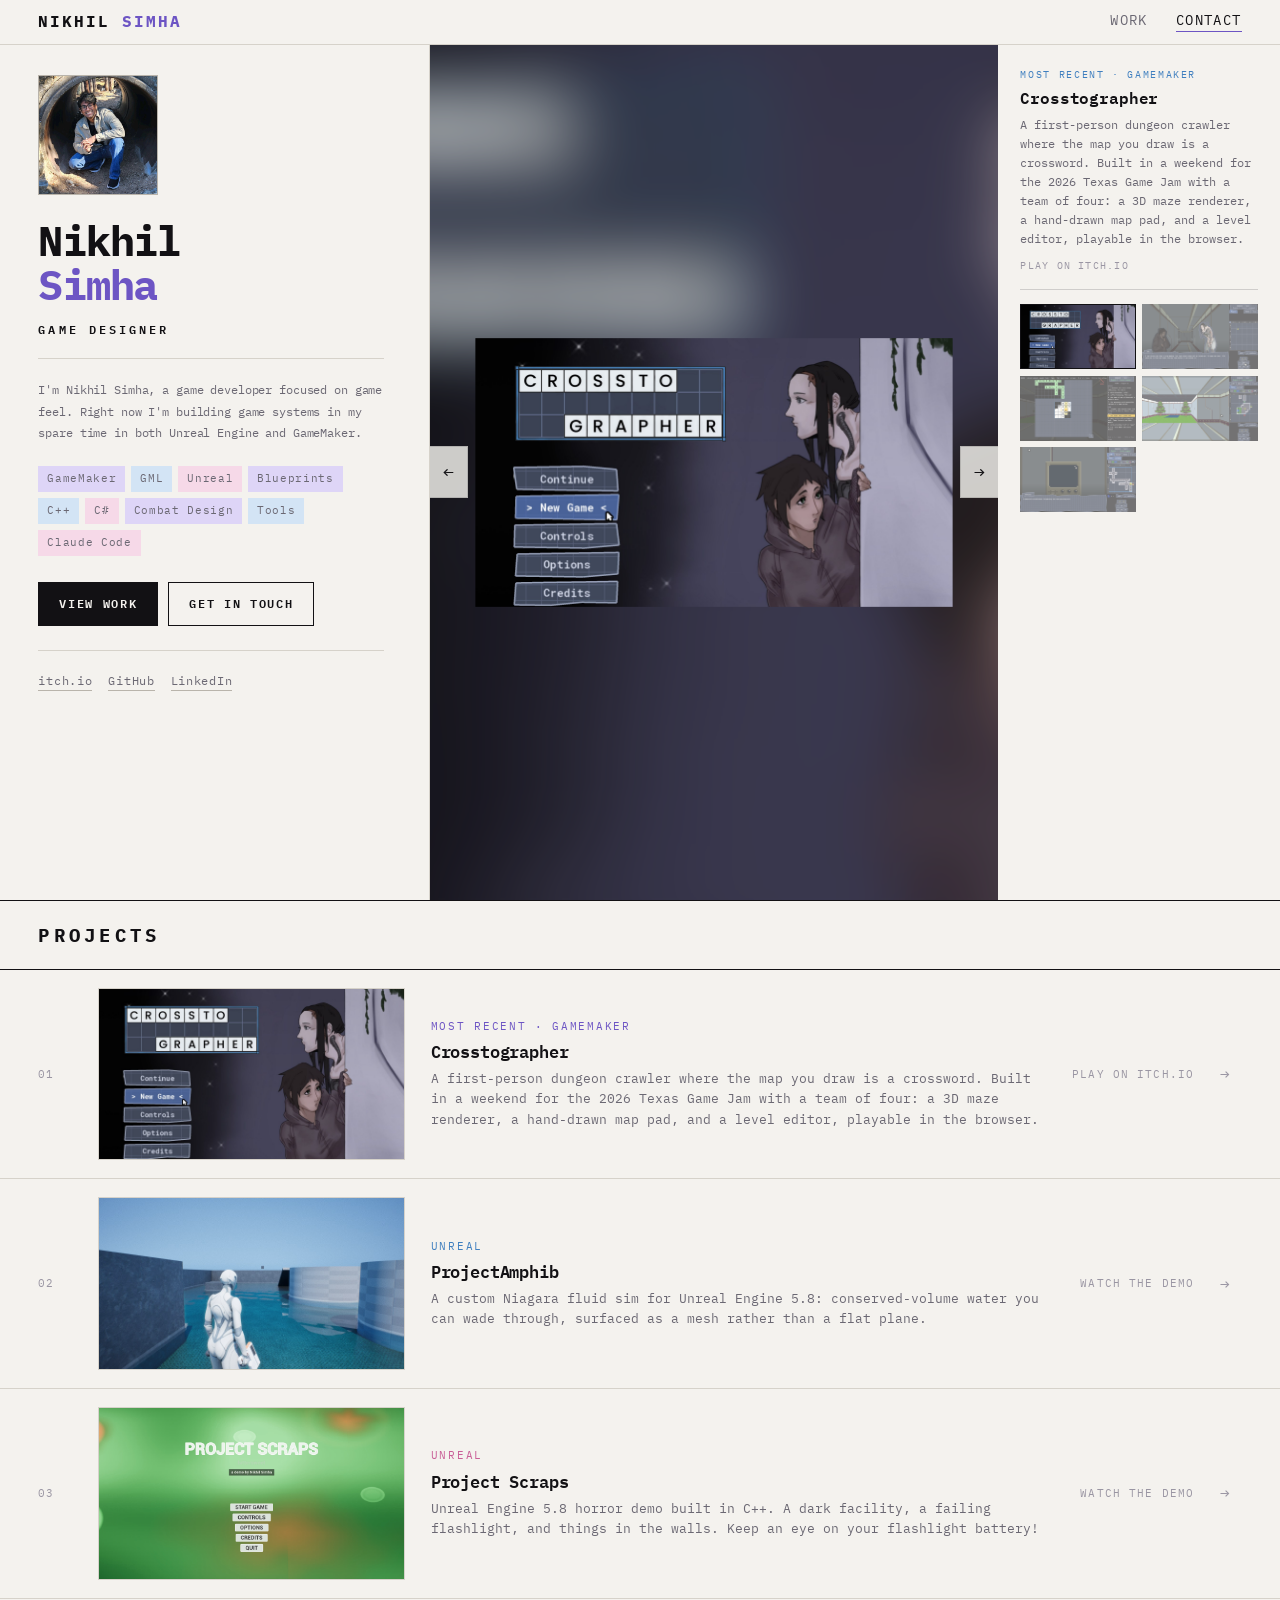
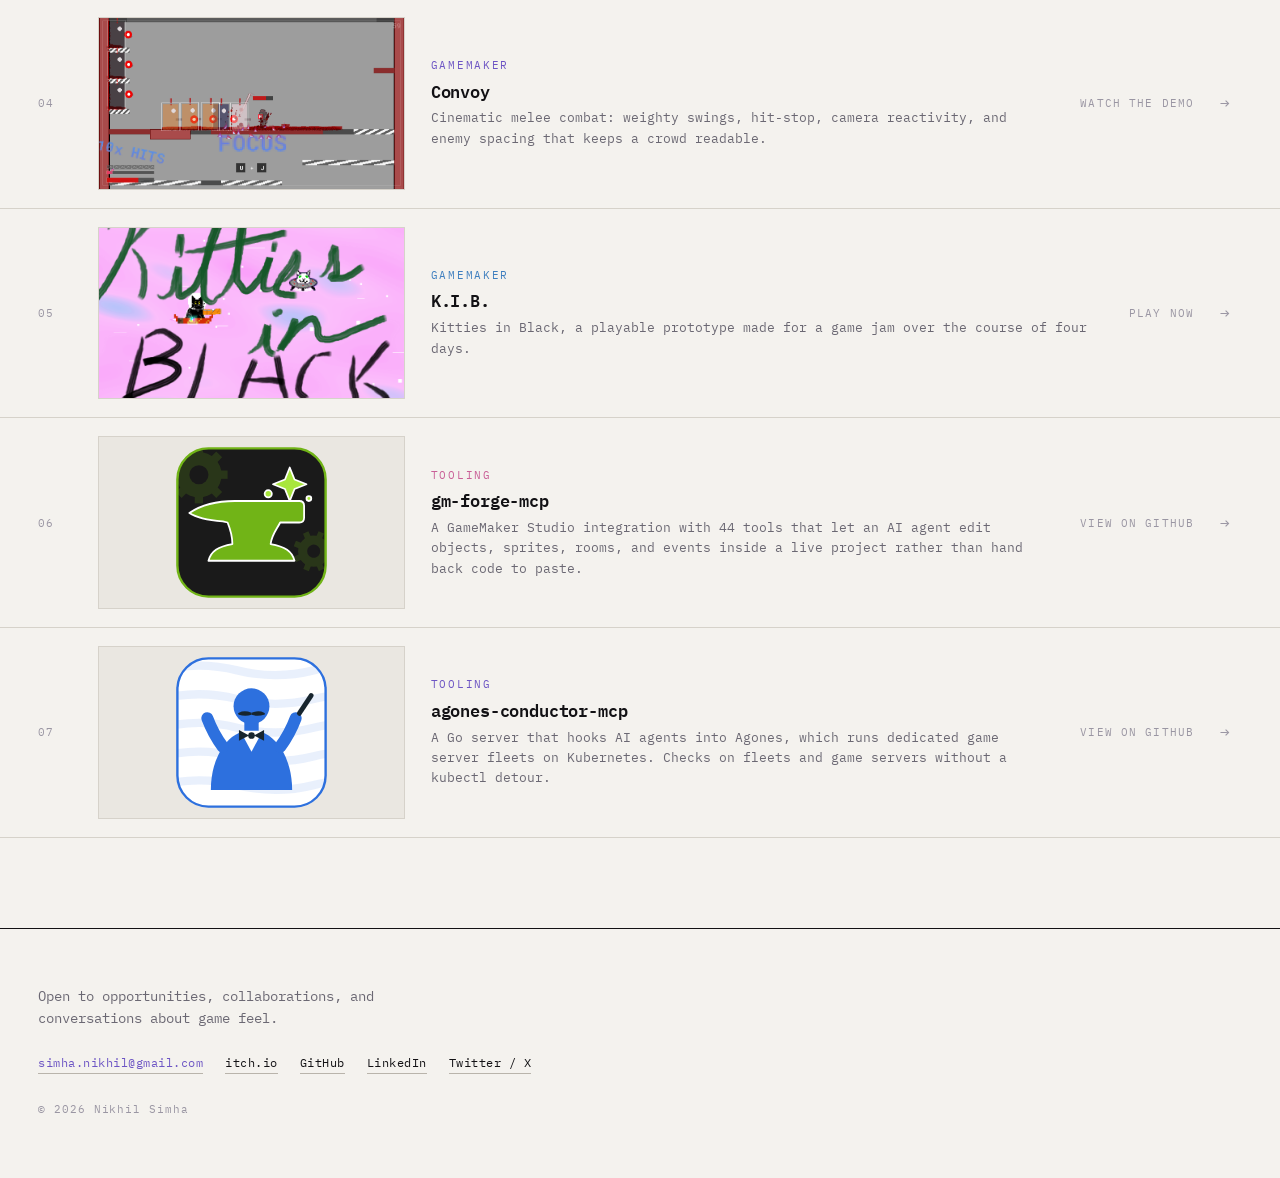
==== commit c8b7d67c: "Add Crosstographer as the most recent work, showcase Crosstographer, Project Scraps and K.I.B." ====
--- a/index.html
+++ b/index.html
@@ -22,7 +22,7 @@
 <link rel="preconnect" href="https://fonts.googleapis.com">
 <link rel="preconnect" href="https://fonts.gstatic.com" crossorigin>
 <link href="https://fonts.googleapis.com/css2?family=IBM+Plex+Mono:wght@400;500;600;700&display=swap" rel="stylesheet">
-<link rel="stylesheet" href="css/styles.css?v=4">
+<link rel="stylesheet" href="css/styles.css?v=5">
 </head>
 <body>
   <script>document.documentElement.classList.remove('no-js');</script>
@@ -137,6 +137,6 @@
     <button class="lightbox-nav lightbox-next" id="lightbox-next" aria-label="Next">&#8250;</button>
   </div>
 
-  <script src="js/script.js?v=4"></script>
+  <script src="js/script.js?v=5"></script>
 </body>
 </html>
